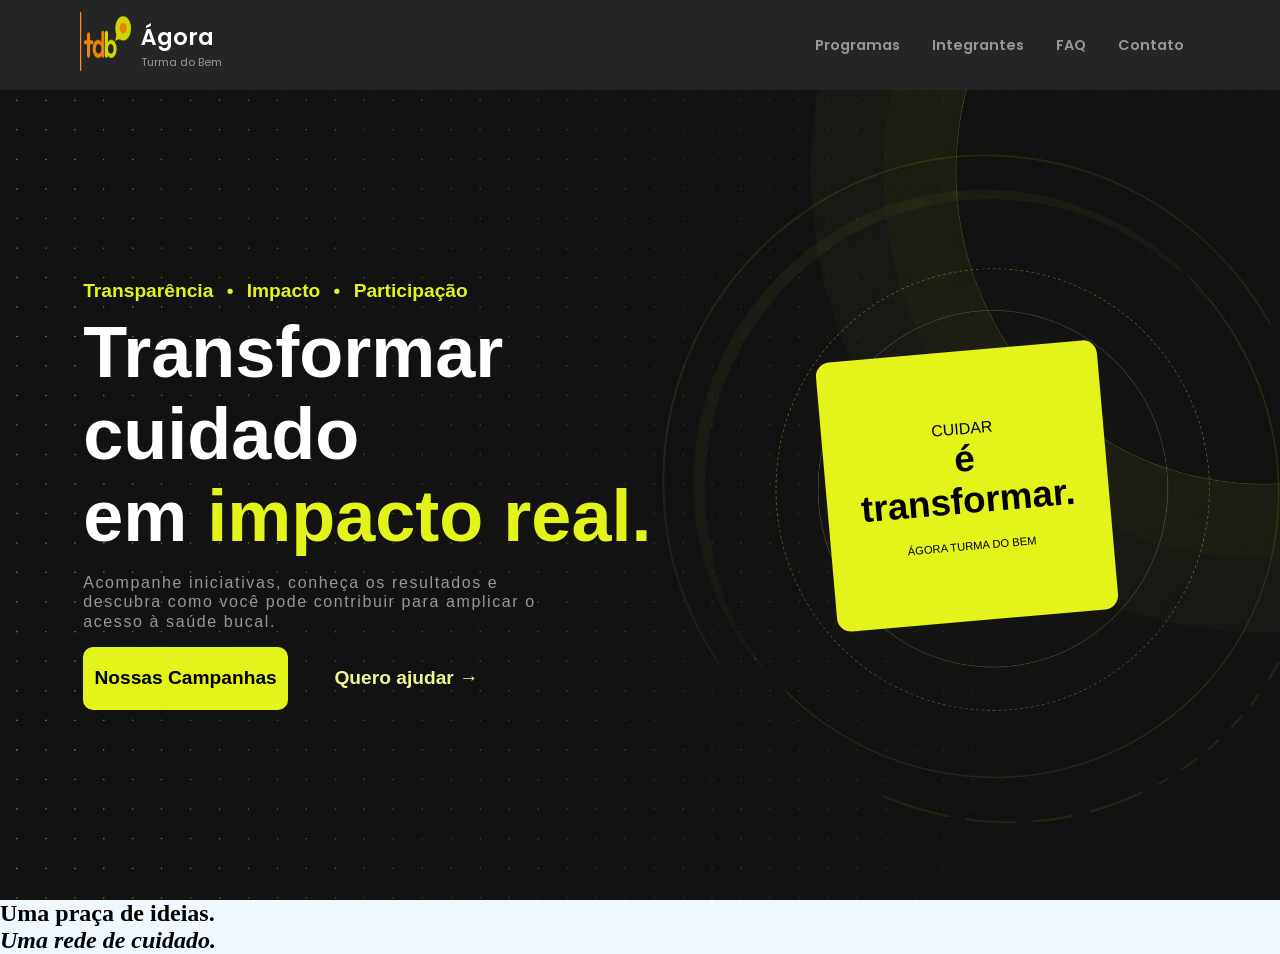
==== index.html @ 79da8616 "Realizando melhorias no inicio" ====
<!DOCTYPE html>
<html lang="pt-BR">
<head>
    <meta charset="UTF-8">
    <meta name="viewport" content="width=device-width, initial-scale=1.0">
    <link rel="stylesheet" href="css/header-footer.css">
    <link rel="stylesheet" href="css/index.css">
    <title>Home</title>
</head>
<body>
    <header>
        <nav>
            <a href="index.html" id="container-logo">
                <i class="imagem-tdb"><img src="/images/logo.png" alt=""></i>
                <div>
                    <h3>Ágora</h3>
                    <p>Turma do Bem</p>
                </div>
            </a>

            <ul class="container-pages">
                <li><a href="">Programas</a></li>
                <li><a href="">Integrantes</a></li>
                <li><a href="">FAQ</a></li>
                <li><a href="">Contato</a></li>
            </ul>
        </nav>
    </header>

    <main>
        <section class="inicio-index">
            <div class="inicio-esquerda">
                <h4>Transparência • Impacto • Participação</h4>
                <h1>Transformar cuidado <br>em <span>impacto real.</span></h1>
                <p>Acompanhe iniciativas, conheça os resultados e descubra como você pode contribuir para amplicar o acesso à saúde bucal. </p>

                <div class="bnts">
                    <button class="campanhas">Nossas Campanhas</button>
                    <button> Quero ajudar →</button>
                </div>
            </div>

            <div class="inicio-direita">
                <h3>CUIDAR</h3>
                <h2>é <br> transformar.</h2>
                <h4>ÁGORA TURMA DO BEM</h4>
            </div>

        </section>

        <section>

            <h1>Uma praça de ideias.<br><em>Uma rede de cuidado.</em></h1>

        </section>

    </main>

    <footer>

    </footer>
</body>
</html>
---- css/header-footer.css ----
@import url(style.css);
*{
    margin: 0;
    padding: 0;
}

header{
    box-shadow: 0 -8vh 100px 0;
    background-color: var(--ink);
}

nav{
    display: flex;
    justify-content: space-between;
    align-items: center;
    padding: 0 5rem;
    height: 10vh;
}

a{
    color: var(--primary-color);
    text-decoration: none;
    font-family: "Poppins", sans-serif;
}

nav a{
    display: flex;
    align-items: flex-end;
}

nav a div{
    margin: 0 0.6rem;
}

#container-logo{
    display: flex;
    align-items: center;
    justify-content: center;
}

.imagem-tdb img {
    width: 4vw;
    height: 6.5vh;
    background-size: cover;
    background-position: center;
}

#container-logo div h3{
    font-family: "Poppins", sans-serif;
    font-weight: 600;
    font-size: 1.4rem;
    color: var(--primary-color);
}

#container-logo div p{    
    font-family: "Poppins", sans-serif;
    font-size: 0.7rem;
    color: var(--ink-light);
}

.container-pages{
    display: flex;
    list-style: none;
}

.container-pages a{
    color: var(--ink-light);
    margin: 0 1rem;
    font-size: 0.9rem;
    font-weight: 600;
}

body{
    background-color: aliceblue;
}

footer{

}
---- css/index.css ----
@import url(style.css);

.inicio-index{
    background-image: linear-gradient(rgba(0, 0, 0, 0.4), rgba(0, 0, 0, 0.4)), url(../images/ImagemFundo.jpg);
    width: 100%;
    height: 90vh;
    background-size:cover;
    background-position:center;
    background-repeat: no-repeat;
    display: flex;
    align-items: center;
    justify-content: space-around;
}

.inicio-esquerda{
    width: 45%;
}

.inicio-esquerda h1, .inicio-esquerda h1 span{
    color: var(--primary-color) ;
    font-family: "Poppis", sans-serif;
    font-size: 4.5rem;
}

.inicio-esquerda h1 span{
    color: var(--secondary-color) ;
}

.inicio-esquerda h4 {
    color: var(--secondary-color) ;
    font-size: 1.2rem;
    margin-bottom: 1vh;
    font-family: "Poppis", sans-serif;
    word-spacing: 0.5rem;
}

.inicio-esquerda p {
    font-family: "Poppis", sans-serif;
    font-size: 1rem;
    width: 80%;
    color: var(--ink-light);
    letter-spacing: 0.1rem;
    padding: 1rem 0;
    line-height: 1.2rem;
}

.bnts{
    font-family: "Poppis", sans-serif;
    display: flex;
    gap: 1rem;
    
    
}

.bnts button{
    height: 7vh;
    width: 16vw;
    border-radius: 10px;
    background-color: rgba(0, 0, 0, 0);
    color: rgb(236, 247, 144);
    border: none;
    font-weight: 600;
    font-size: 1.2rem;
}

.bnts .campanhas{
    color: black;
    background-color: var(--secondary-color);
}

.inicio-direita{
 background-color: var(--secondary-color);
 width: 22vw;
 height: 30vh;
 display: flex;
 flex-direction: column;
 align-items: center;
 justify-content: center;
 border-radius: 14px;
 font-family: "Poppis", sans-serif;
 text-align: center;
 margin-right: 7vw;
 margin-top: -2vh;
 transform: rotate(-5deg);
}

.inicio-direita h2{
    font-size: 2.3rem;
    
}

.inicio-direita h3{
    font-size: 1rem;
    font-weight: 530;
    
}

.inicio-direita h4{
    font-size: 0.7rem;
    font-weight: 300;
    margin-top: 2vh;
    
}
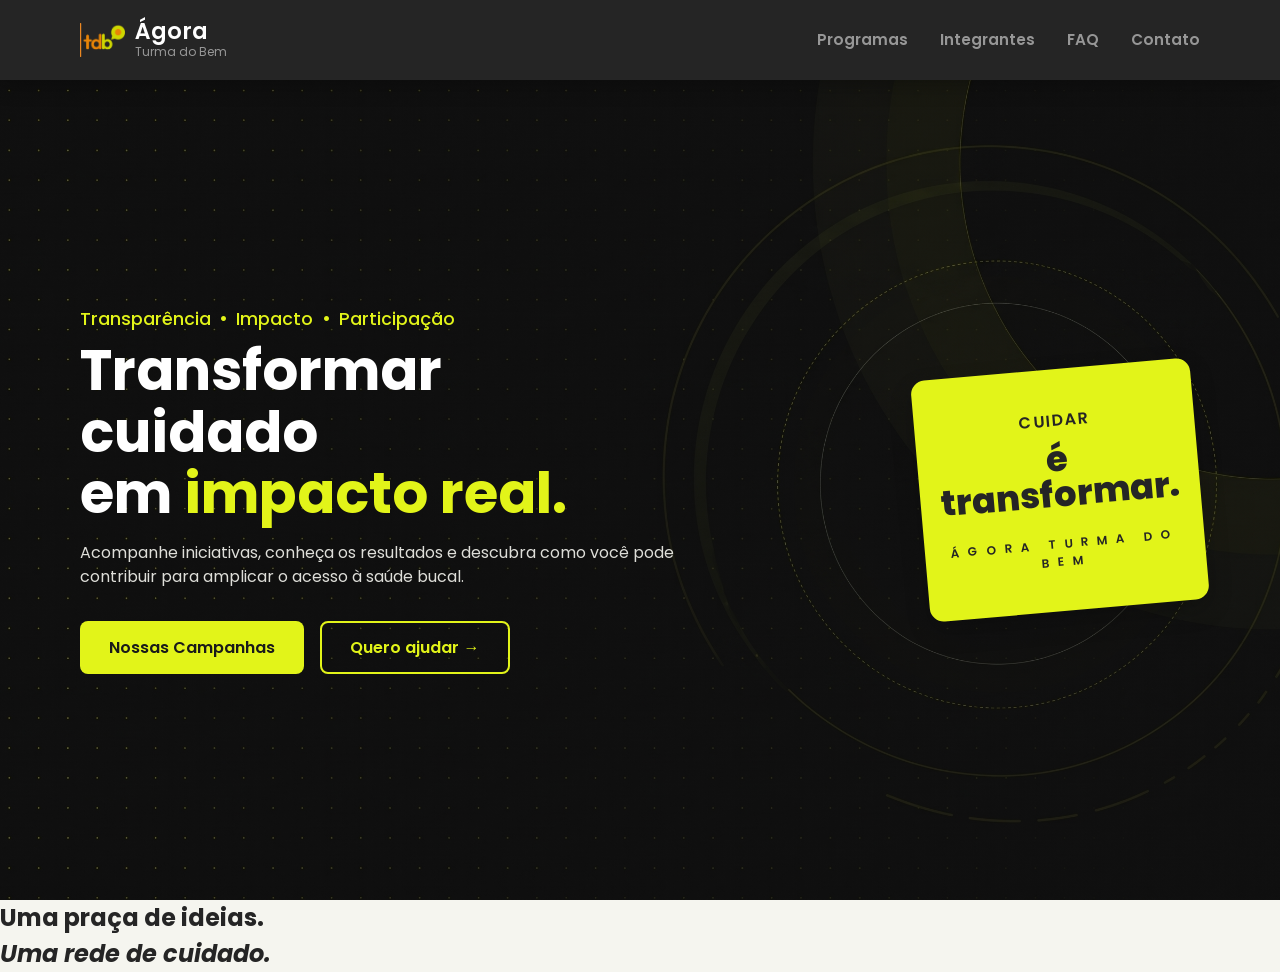
==== commit ea028ac6: "Ajustes de construção e estilização" ====
--- a/index.html
+++ b/index.html
@@ -3,15 +3,19 @@
 <head>
     <meta charset="UTF-8">
     <meta name="viewport" content="width=device-width, initial-scale=1.0">
+    <link rel="preconnect" href="https://fonts.googleapis.com">
+    <link rel="preconnect" href="https://fonts.gstatic.com" crossorigin>
+    <link href="https://fonts.googleapis.com/css2?family=Poppins:wght@300;400;500;600;700&display=swap" rel="stylesheet">
+    <link rel="stylesheet" href="css/style.css">
     <link rel="stylesheet" href="css/header-footer.css">
     <link rel="stylesheet" href="css/index.css">
     <title>Home</title>
 </head>
 <body>
     <header>
-        <nav>
+        <nav class="nav-container">
             <a href="index.html" id="container-logo">
-                <i class="imagem-tdb"><img src="/images/logo.png" alt=""></i>
+                <img src="../images/logo.png" alt="Logo Turma do Bem" class="imagem-tdb">
                 <div>
                     <h3>Ágora</h3>
                     <p>Turma do Bem</p>
@@ -30,25 +34,24 @@
     <main>
         <section class="inicio-index">
             <div class="inicio-esquerda">
-                <h4>Transparência • Impacto • Participação</h4>
+                <p class="tagline">Transparência • Impacto • Participação</p>
                 <h1>Transformar cuidado <br>em <span>impacto real.</span></h1>
-                <p>Acompanhe iniciativas, conheça os resultados e descubra como você pode contribuir para amplicar o acesso à saúde bucal. </p>
+                <p class="descricao">Acompanhe iniciativas, conheça os resultados e descubra como você pode contribuir para amplicar o acesso à saúde bucal. </p>
 
                 <div class="bnts">
-                    <button class="campanhas">Nossas Campanhas</button>
-                    <button> Quero ajudar →</button>
+                    <a href="Campanhas" class="btn btn-primary">Nossas Campanhas</a>
+                    <a href="ajudar" class="btn btn-secondary">Quero ajudar &rarr;</a>
                 </div>
             </div>
 
             <div class="inicio-direita">
-                <h3>CUIDAR</h3>
-                <h2>é <br> transformar.</h2>
-                <h4>ÁGORA TURMA DO BEM</h4>
+                <span class="card-subtitle">CUIDAR</span>
+                <p class="card-title">é <br> transformar.</p>
+                <span class="card-footer">ÁGORA TURMA DO BEM</span class="card-footer">
             </div>
-
         </section>
 
-        <section>
+        <section class="secao-praça">
 
             <h1>Uma praça de ideias.<br><em>Uma rede de cuidado.</em></h1>
 
--- a/css/style.css
+++ b/css/style.css
@@ -0,0 +1,36 @@
+:root {
+  --dark-color: #1a1a1a;
+  --primary-color: #ffffff;
+  --secondary-color: #e2f419;
+  --ink: #252525;
+  --ink-soft: #353633;
+  --ink-light: #979797;
+  --paper: #f5f5ef;
+  --white: #ffffff;
+  --lime: #d5df00;
+  --lime-dark: #b8c300;
+  --font-main: 'Poppins', sans-serif;
+}
+
+* {
+  margin: 0;
+  padding: 0;
+  box-sizing: border-box;
+}
+
+body {
+  font-family: var(--font-main);
+  background: var(--paper);
+  color: var(--ink);
+  line-height: 1.5;
+}
+
+a {
+  text-decoration: none;
+  color: inherit;
+}
+
+ul {
+  list-style: none;
+}
+
--- a/css/header-footer.css
+++ b/css/header-footer.css
@@ -1,80 +1,56 @@
-@import url(style.css);
-*{
-    margin: 0;
-    padding: 0;
+header{
+    background-color: var(--ink);
+    box-shadow: 0 4px 20px rgba(0, 0, 0, 0.3);
+    position: sticky;
+    top: 0;
+    z-index: 100;
 }
 
-header{
-    box-shadow: 0 -8vh 100px 0;
-    background-color: var(--ink);
-}
-
-nav{
+.nav-container {
     display: flex;
     justify-content: space-between;
     align-items: center;
-    padding: 0 5rem;
-    height: 10vh;
-}
-
-a{
-    color: var(--primary-color);
-    text-decoration: none;
-    font-family: "Poppins", sans-serif;
-}
-
-nav a{
-    display: flex;
-    align-items: flex-end;
-}
-
-nav a div{
-    margin: 0 0.6rem;
+    padding: 1rem 5rem;
+    min-height: 80px;
 }
 
 #container-logo{
     display: flex;
     align-items: center;
-    justify-content: center;
+    gap: 0.6rem;
 }
 
-.imagem-tdb img {
-    width: 4vw;
-    height: 6.5vh;
-    background-size: cover;
-    background-position: center;
+.imagem-tdb {
+    width: 45px;
+    height: auto;
+    object-fit: contain;
 }
 
 #container-logo div h3{
-    font-family: "Poppins", sans-serif;
     font-weight: 600;
     font-size: 1.4rem;
     color: var(--primary-color);
+    line-height: 1.1;
 }
 
 #container-logo div p{    
-    font-family: "Poppins", sans-serif;
-    font-size: 0.7rem;
+    font-size: 0.75rem;
     color: var(--ink-light);
 }
 
 .container-pages{
     display: flex;
-    list-style: none;
+    gap: 2rem;
 }
 
 .container-pages a{
     color: var(--ink-light);
-    margin: 0 1rem;
-    font-size: 0.9rem;
+    font-size: 0.95rem;
     font-weight: 600;
+    transition: color 0.2s ease;
 }
 
-body{
-    background-color: aliceblue;
+.container-pages a:hover {
+    color: var(--primary-color);
 }
 
-footer{
-
-}
-
--- a/css/index.css
+++ b/css/index.css
@@ -1,103 +1,113 @@
-@import url(style.css);
-
 .inicio-index{
-    background-image: linear-gradient(rgba(0, 0, 0, 0.4), rgba(0, 0, 0, 0.4)), url(../images/ImagemFundo.jpg);
+    background-image: linear-gradient(rgba(0, 0, 0, 0.5), rgba(0, 0, 0, 0.5)), url(../images/ImagemFundo.jpg);
     width: 100%;
-    height: 90vh;
-    background-size:cover;
-    background-position:center;
+    min-height: calc(100vh - 80px);
+    background-size: cover;
+    background-position: center;
     background-repeat: no-repeat;
     display: flex;
     align-items: center;
-    justify-content: space-around;
+    justify-content: space-between;
+    padding: 0 5rem;
 }
 
 .inicio-esquerda{
-    width: 45%;
+    max-width: 600px;
 }
 
-.inicio-esquerda h1, .inicio-esquerda h1 span{
-    color: var(--primary-color) ;
-    font-family: "Poppis", sans-serif;
-    font-size: 4.5rem;
+.inicio-esquerda .tagline {
+    color: var(--secondary-color);
+    font-size: 1.1rem;
+    font-weight: 500;
+    margin-bottom: 0.5rem;
+    word-spacing: 0.2rem;
 }
 
-.inicio-esquerda h1 span{
-    color: var(--secondary-color) ;
+.inicio-esquerda h1 {
+    color: var(--primary-color);
+    font-size: 3.5rem;
+    line-height: 1.1;
+    margin-bottom: 1rem;
 }
 
-.inicio-esquerda h4 {
-    color: var(--secondary-color) ;
-    font-size: 1.2rem;
-    margin-bottom: 1vh;
-    font-family: "Poppis", sans-serif;
-    word-spacing: 0.5rem;
+.inicio-esquerda h1 span {
+    color: var(--secondary-color);
 }
 
-.inicio-esquerda p {
-    font-family: "Poppis", sans-serif;
+.inicio-esquerda .descricao {
     font-size: 1rem;
-    width: 80%;
-    color: var(--ink-light);
-    letter-spacing: 0.1rem;
-    padding: 1rem 0;
-    line-height: 1.2rem;
+    color:  var(--paper);
+    margin-bottom: 2rem;
+    opacity: 0.9;
 }
 
-.bnts{
-    font-family: "Poppis", sans-serif;
+.bnts {
     display: flex;
     gap: 1rem;
-    
-    
 }
 
-.bnts button{
-    height: 7vh;
-    width: 16vw;
-    border-radius: 10px;
-    background-color: rgba(0, 0, 0, 0);
-    color: rgb(236, 247, 144);
-    border: none;
+.btn {
+    display: inline-flex;
+    align-items: center;
+    justify-content: center;
+    padding: 0.8rem 1.8rem;
+    border-radius: 8px;
     font-weight: 600;
-    font-size: 1.2rem;
+    font-size: 1rem;
+    transition: transform 0.2 ease, background-color 0.2 ease;
 }
 
-.bnts .campanhas{
-    color: black;
+.btn:hover {
+    transform: translate(-2px);
+}
+
+.btn-primary {
     background-color: var(--secondary-color);
+    color: var(--dark-color);
+}
+
+.btn-secondary {
+    background-color: transparent;
+    color: var(--secondary-color);
+    border: 2px solid var(--secondary-color);
 }
 
 .inicio-direita{
  background-color: var(--secondary-color);
- width: 22vw;
- height: 30vh;
+ width: 280px;
+ padding: 2.5rem 1.5rem;
  display: flex;
  flex-direction: column;
  align-items: center;
  justify-content: center;
  border-radius: 14px;
- font-family: "Poppis", sans-serif;
  text-align: center;
- margin-right: 7vw;
- margin-top: -2vh;
  transform: rotate(-5deg);
+ box-shadow: 0 10px 25px rgba(0, 0, 0, 0.2);
 }
 
-.inicio-direita h2{
-    font-size: 2.3rem;
-    
+.inicio-direita .card-subtitle {
+    font-size: 1rem;
+    font-weight: 600;
+    letter-spacing: 0.1rem;
 }
 
-.inicio-direita h3{
-    font-size: 1rem;
-    font-weight: 530;
-    
+.inicio-direita .card-title {
+    font-size: 2.2rem;
+    font-weight: 800;
+    line-height: 1;
+    margin: 0.5rem 0;
 }
 
-.inicio-direita h4{
-    font-size: 0.7rem;
-    font-weight: 300;
-    margin-top: 2vh;
-    
+.inicio-direita .card-footer {
+    font-size: 0.75rem;
+    font-weight: 600;
+    margin-top: 1rem;
+    letter-spacing: 0.5rem;
+}
+
+/* em construção */
+.secao-praca {
+    padding: 5rem 0;
+    text-align: center;
 }
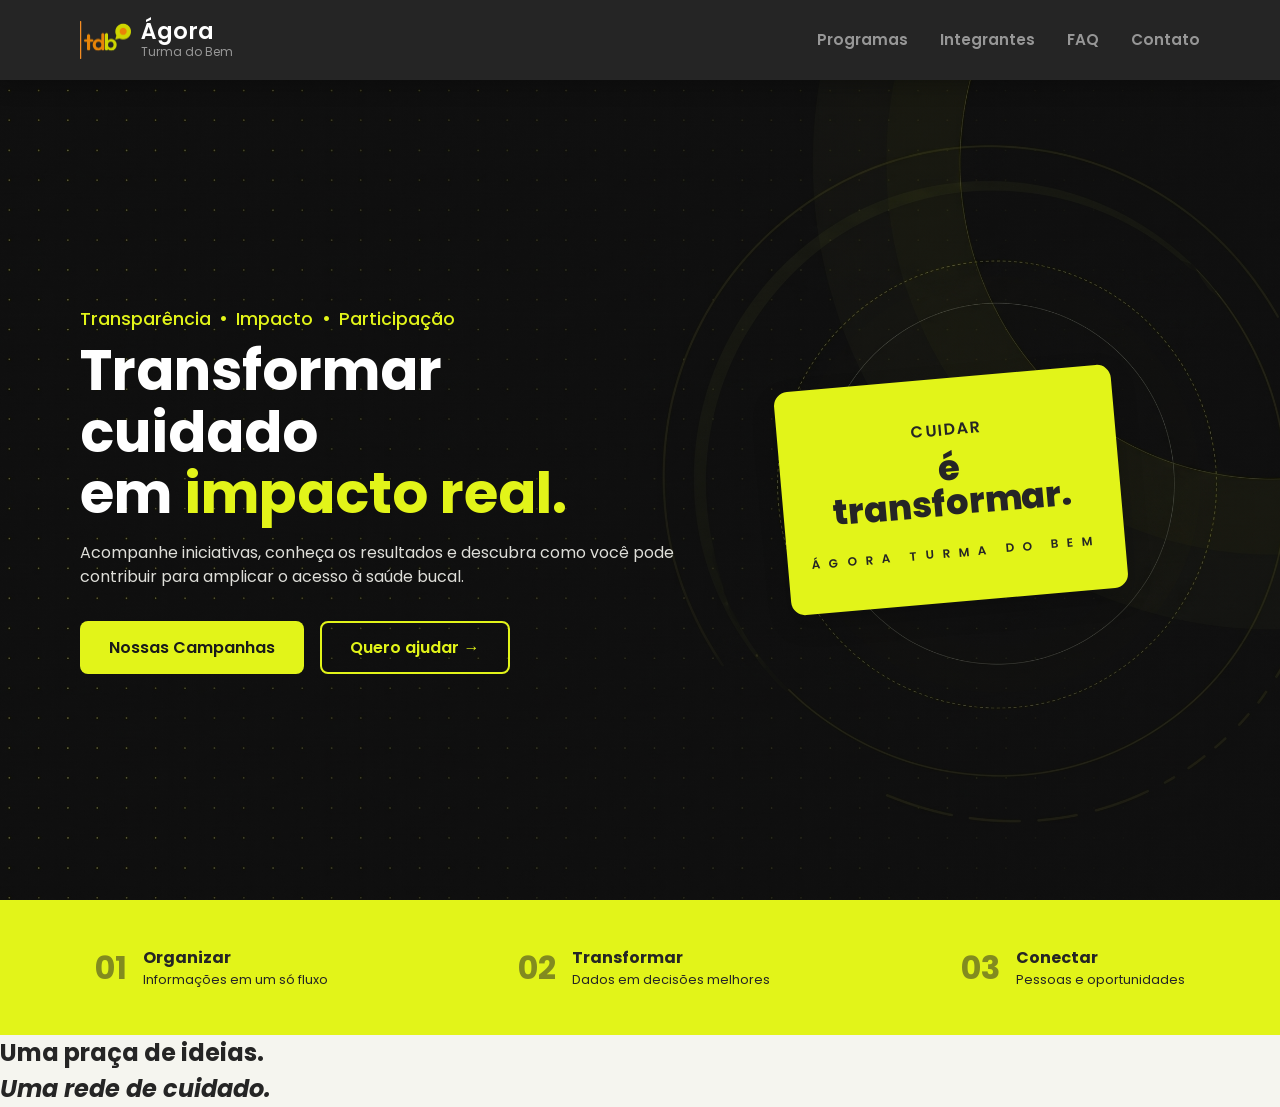
==== commit 85a251a6: "Ajustes de algumas medidas fixas e a criação dos objetivos" ====
--- a/index.html
+++ b/index.html
@@ -15,7 +15,7 @@
     <header>
         <nav class="nav-container">
             <a href="index.html" id="container-logo">
-                <img src="../images/logo.png" alt="Logo Turma do Bem" class="imagem-tdb">
+                <img src="images/logo.png" alt="Logo Turma do Bem" class="imagem-tdb">
                 <div>
                     <h3>Ágora</h3>
                     <p>Turma do Bem</p>
@@ -51,6 +51,33 @@
             </div>
         </section>
 
+        <section class="secao-objetivos">
+            <div class="objetivo">
+                <h2 class="objetivo-topico">01</h2>
+                <div class="objetivo-descricao">
+                    
+                    <h3>Organizar</h3>
+                    <p>Informações em um só fluxo</p>
+                </div>
+            </div>
+
+            <div class="objetivo">
+                <h2 class="objetivo-topico">02</h2>
+                <div class="objetivo-descricao">
+                    <h3>Transformar</h3>
+                    <p>Dados em decisões melhores</p>
+                </div>
+            </div>
+            </div>
+
+            <div class="objetivo">
+                <h2 class="objetivo-topico">03</h2>
+                <div class="objetivo-descricao">
+                    <h3>Conectar</h3>
+                    <p>Pessoas e oportunidades</p>
+                </div>
+            </div>
+        </section>
         <section class="secao-praça">
 
             <h1>Uma praça de ideias.<br><em>Uma rede de cuidado.</em></h1>
--- a/css/header-footer.css
+++ b/css/header-footer.css
@@ -21,7 +21,7 @@
 }
 
 .imagem-tdb {
-    width: 45px;
+    width: 4vw;
     height: auto;
     object-fit: contain;
 }
--- a/css/index.css
+++ b/css/index.css
@@ -74,7 +74,7 @@
 
 .inicio-direita{
  background-color: var(--secondary-color);
- width: 280px;
+ min-width: 20vw;
  padding: 2.5rem 1.5rem;
  display: flex;
  flex-direction: column;
@@ -84,6 +84,7 @@
  text-align: center;
  transform: rotate(-5deg);
  box-shadow: 0 10px 25px rgba(0, 0, 0, 0.2);
+ margin-right: 5rem;    
 }
 
 .inicio-direita .card-subtitle {
@@ -106,6 +107,36 @@
     letter-spacing: 0.5rem;
 }
 
+.secao-objetivos{
+    width: 100%;
+    height: 15vh;
+    display: flex;
+    justify-content: space-around;
+    background-color: var(--secondary-color);
+}
+
+.objetivo{
+    display: flex;
+    align-items: center;
+    justify-content: center;
+    padding: 1rem 2rem;
+    gap:   1rem;
+}
+
+.objetivo h2{
+    opacity: 0.5;
+    font-size: 2rem;
+}
+
+.objetivo-descricao h3{
+    font-size: 1rem;
+}
+
+.objetivo-descricao p{
+    font-size: 0.8rem;
+}
+
+
 /* em construção */
 .secao-praca {
     padding: 5rem 0;
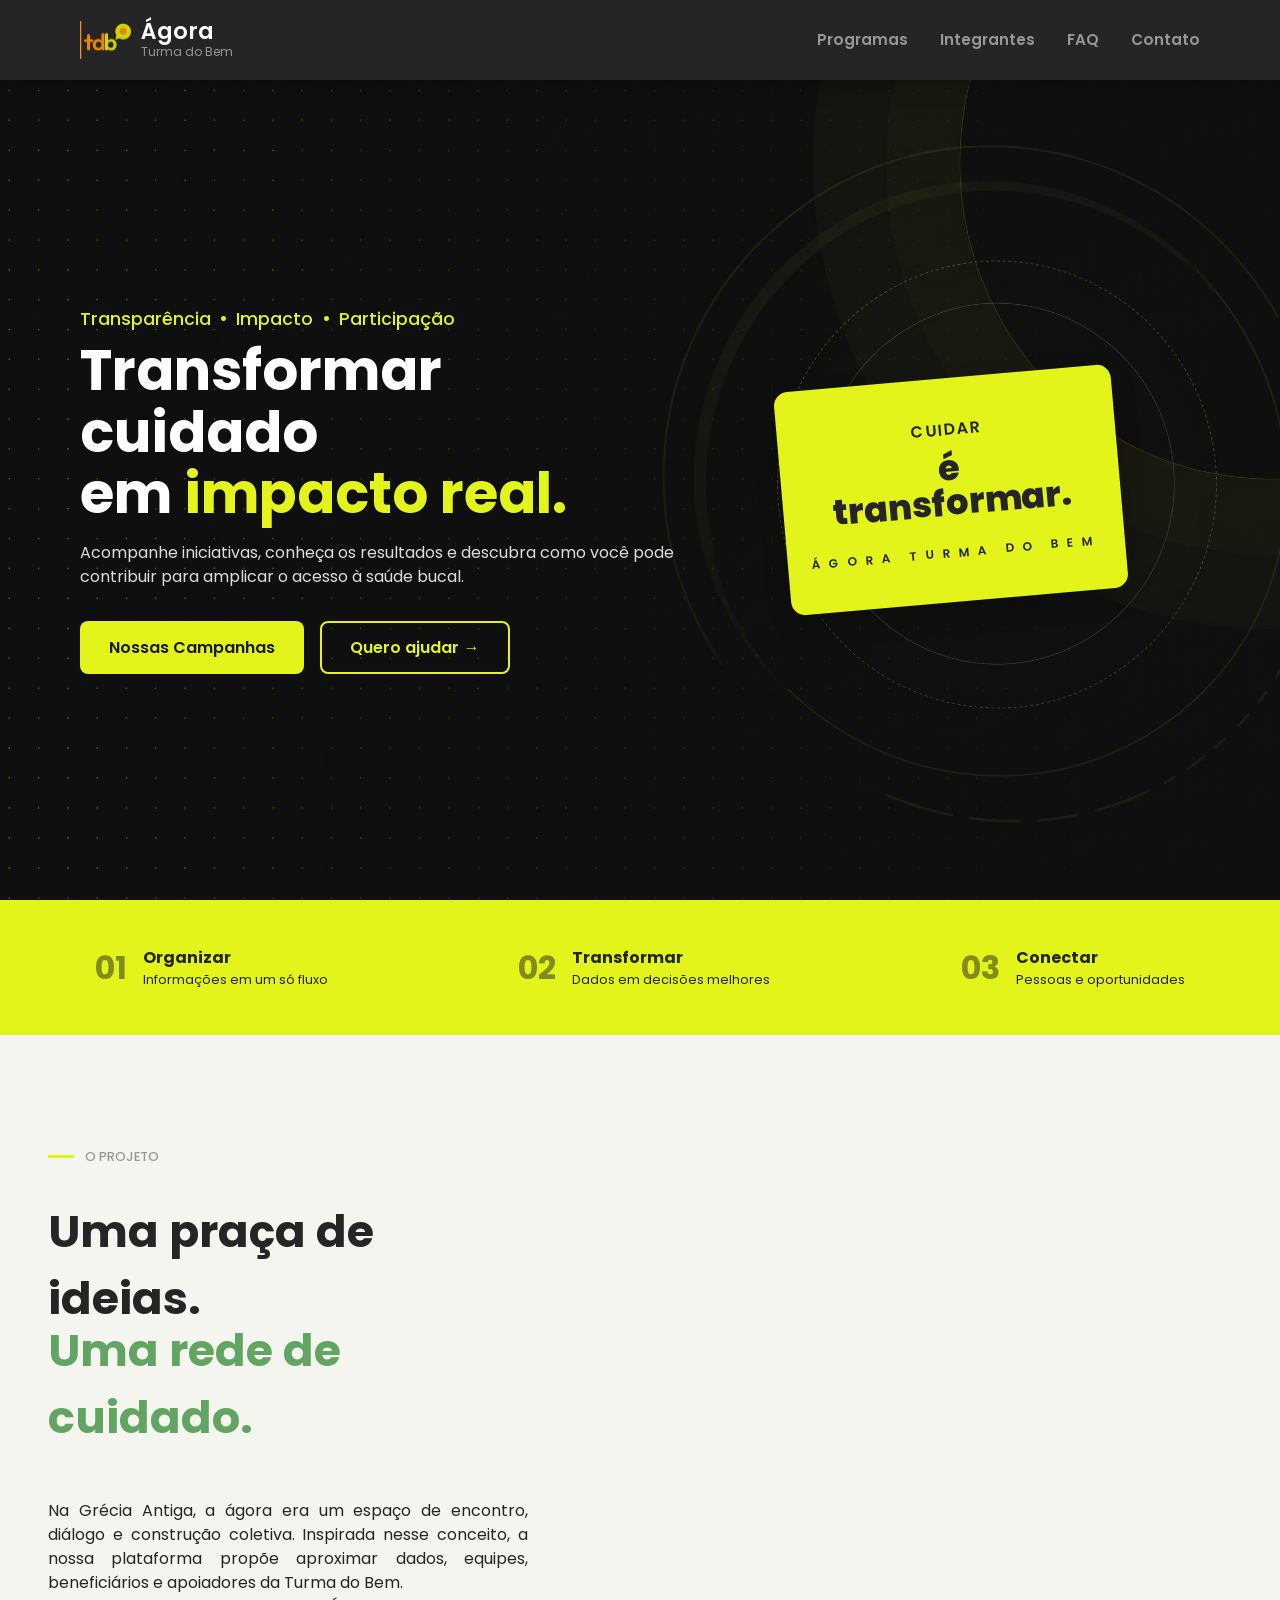
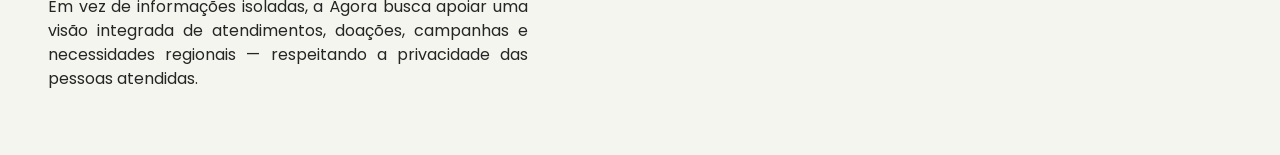
==== commit a71d5e4b: "Iniciado o começo da seção Praça" ====
--- a/index.html
+++ b/index.html
@@ -55,7 +55,6 @@
             <div class="objetivo">
                 <h2 class="objetivo-topico">01</h2>
                 <div class="objetivo-descricao">
-                    
                     <h3>Organizar</h3>
                     <p>Informações em um só fluxo</p>
                 </div>
@@ -78,9 +77,23 @@
                 </div>
             </div>
         </section>
+
         <section class="secao-praça">
+            
+            <div class="texto-praca">
+                <!-- Este span é o traço que fica atrás do h4 -->
+                <h4> <span class="traco"></span> O PROJETO</h4>
+                <h1>Uma praça de ideias.</h1>
+                <h1><span>Uma rede de cuidado.</span></h1>
+                <p>Na Grécia Antiga, a ágora era um espaço de encontro, diálogo e construção coletiva. Inspirada nesse conceito, a nossa plataforma propõe aproximar dados, equipes, beneficiários e apoiadores da Turma do Bem. <br>
+                Em vez de informações isoladas, a Ágora busca apoiar uma visão integrada de atendimentos, doações, campanhas e necessidades regionais — respeitando a privacidade das pessoas atendidas.</p>
+            </div>
 
-            <h1>Uma praça de ideias.<br><em>Uma rede de cuidado.</em></h1>
+
+            <!-- Precisa definir o tamanho e inserir a imagem da praça! -->
+            <div class="imagem-praca">
+
+            </div>
 
         </section>
 
--- a/css/index.css
+++ b/css/index.css
@@ -1,3 +1,6 @@
+
+/* ===== IMAGEM DE FUNDO E DISPLAY ====== */
+
 .inicio-index{
     background-image: linear-gradient(rgba(0, 0, 0, 0.5), rgba(0, 0, 0, 0.5)), url(../images/ImagemFundo.jpg);
     width: 100%;
@@ -10,6 +13,9 @@
     justify-content: space-between;
     padding: 0 5rem;
 }
+
+
+/* ===== TEXTO DA PARTE ESQUERDA ====== */
 
 .inicio-esquerda{
     max-width: 600px;
@@ -72,6 +78,8 @@
     border: 2px solid var(--secondary-color);
 }
 
+/* ===== CARD DIREITA ====== */
+
 .inicio-direita{
  background-color: var(--secondary-color);
  min-width: 20vw;
@@ -107,6 +115,8 @@
     letter-spacing: 0.5rem;
 }
 
+/* ===== OBJETIVOS ====== */
+
 .secao-objetivos{
     width: 100%;
     height: 15vh;
@@ -137,8 +147,45 @@
 }
 
 
-/* em construção */
+/* ===== EXPLICANDO ÁGORA ====== */
+
 .secao-praca {
-    padding: 5rem 0;
     text-align: center;
+}
+
+.texto-praca{
+    width: 45vw;
+    padding: 4rem 3rem;
+}
+
+.texto-praca h4{
+    font-weight: 500;
+    color: var(--ink-light);
+    display: flex;
+    align-items: center;
+    padding: 3rem 0;
+    font-size: 0.8rem;
+}
+
+.traco{
+    width: 2vw;
+    height: 0.3vh;
+    background-color: var(--secondary-color);
+    margin-right: 0.7rem;
+    
+}
+
+.texto-praca h1{
+    font-size: 2.8rem;
+    margin-top: -1rem;
+}
+
+.texto-praca h1 span{
+    color: rgb(98, 165, 98);
+}
+
+.texto-praca p{
+    margin-top: 3rem;
+    text-align: justify;
+    color: var(--ink);
 }
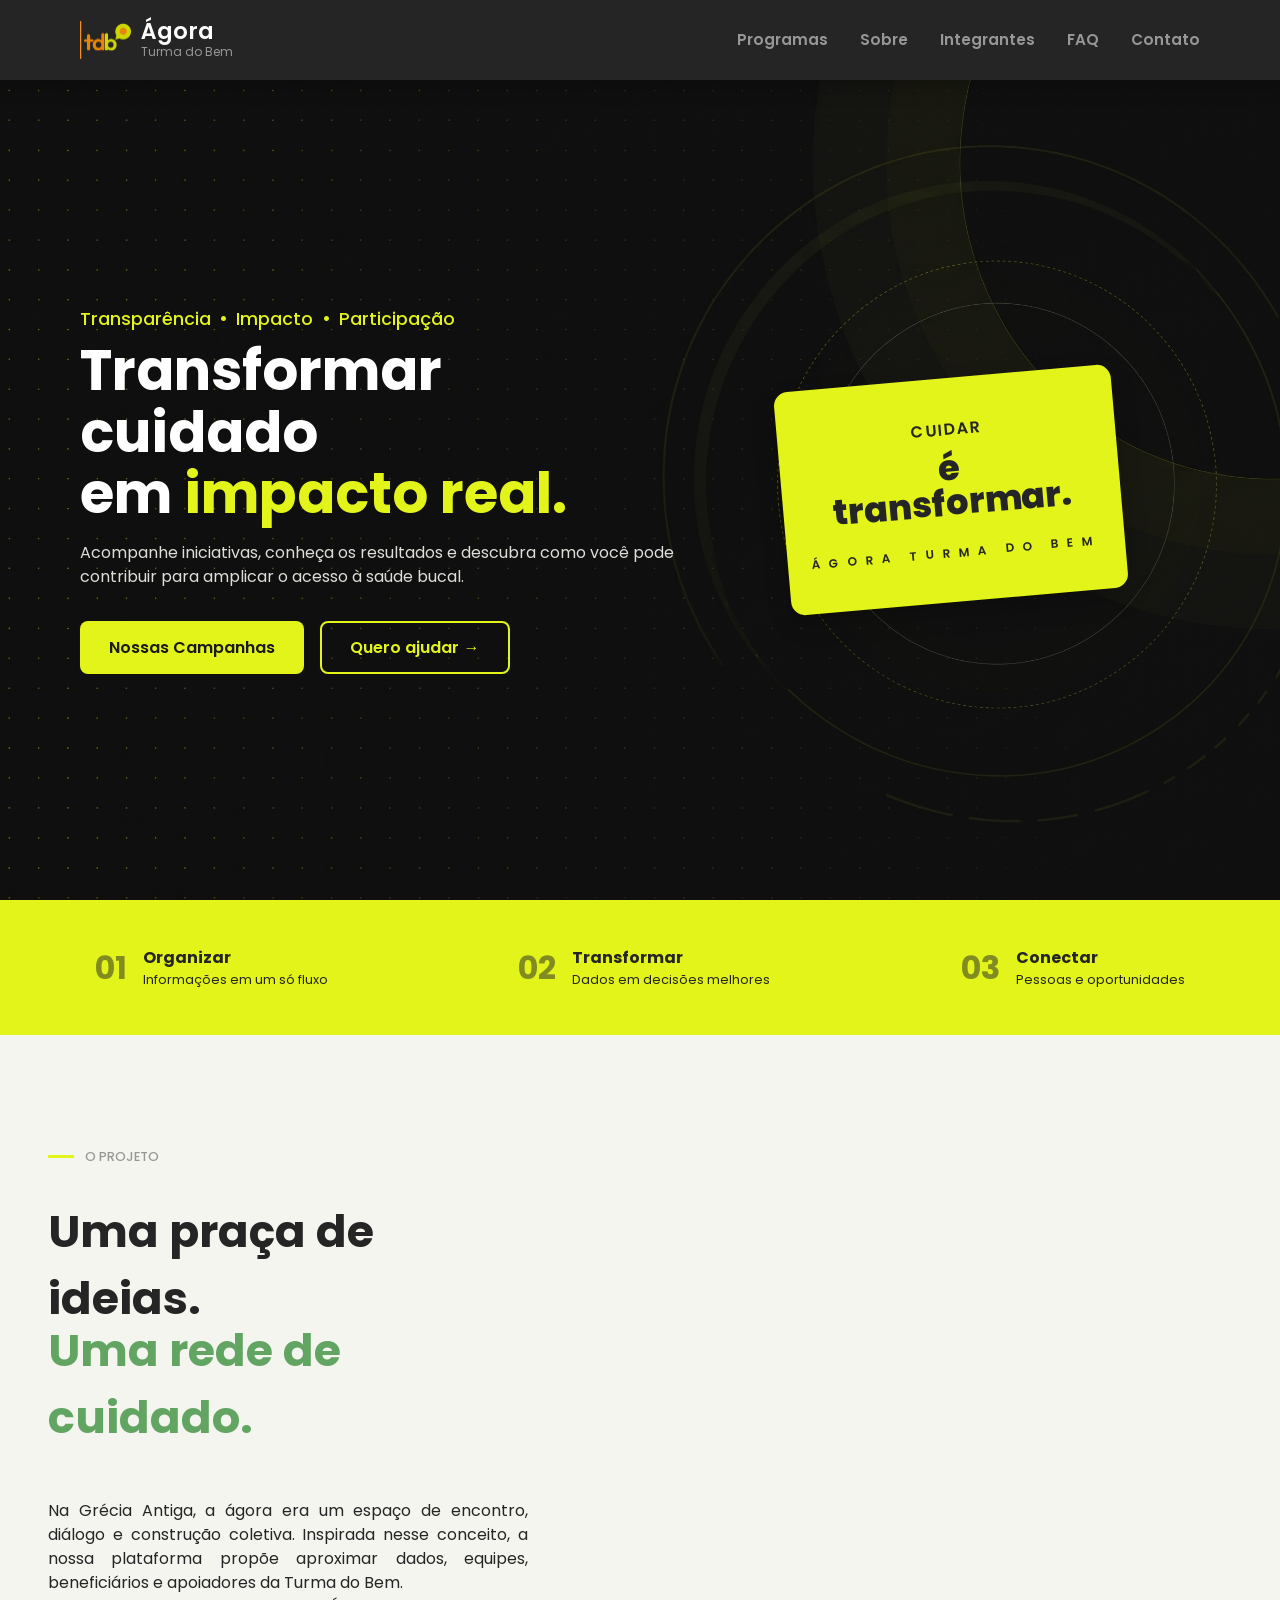
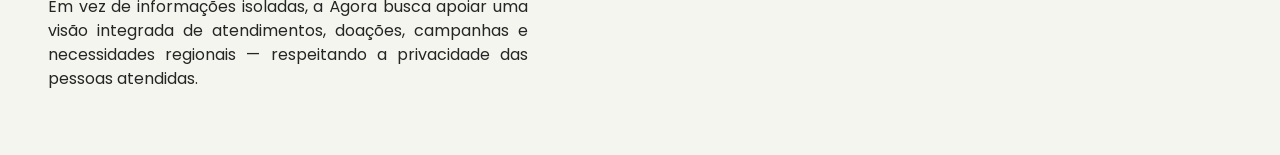
==== commit 412d6dd3: "Cria as paginas Sobre e Integrantes e liga os links do menu" ====
--- a/index.html
+++ b/index.html
@@ -24,7 +24,8 @@
 
             <ul class="container-pages">
                 <li><a href="">Programas</a></li>
-                <li><a href="">Integrantes</a></li>
+                <li><a href="sobre.html">Sobre</a></li>
+                <li><a href="integrantes.html">Integrantes</a></li>
                 <li><a href="">FAQ</a></li>
                 <li><a href="">Contato</a></li>
             </ul>
--- a/css/style.css
+++ b/css/style.css
@@ -10,6 +10,9 @@
   --lime: #d5df00;
   --lime-dark: #b8c300;
   --font-main: 'Poppins', sans-serif;
+  --space-page: 5rem;
+  --radius: 12px;
+  --shadow: 0 10px 30px rgba(0, 0, 0, 0.15);
 }
 
 * {
@@ -34,3 +37,10 @@
   list-style: none;
 }
 
+
+/* No celular o espaco nas laterais da pagina fica menor */
+@media (max-width: 600px) {
+  :root {
+    --space-page: 1.5rem;
+  }
+}
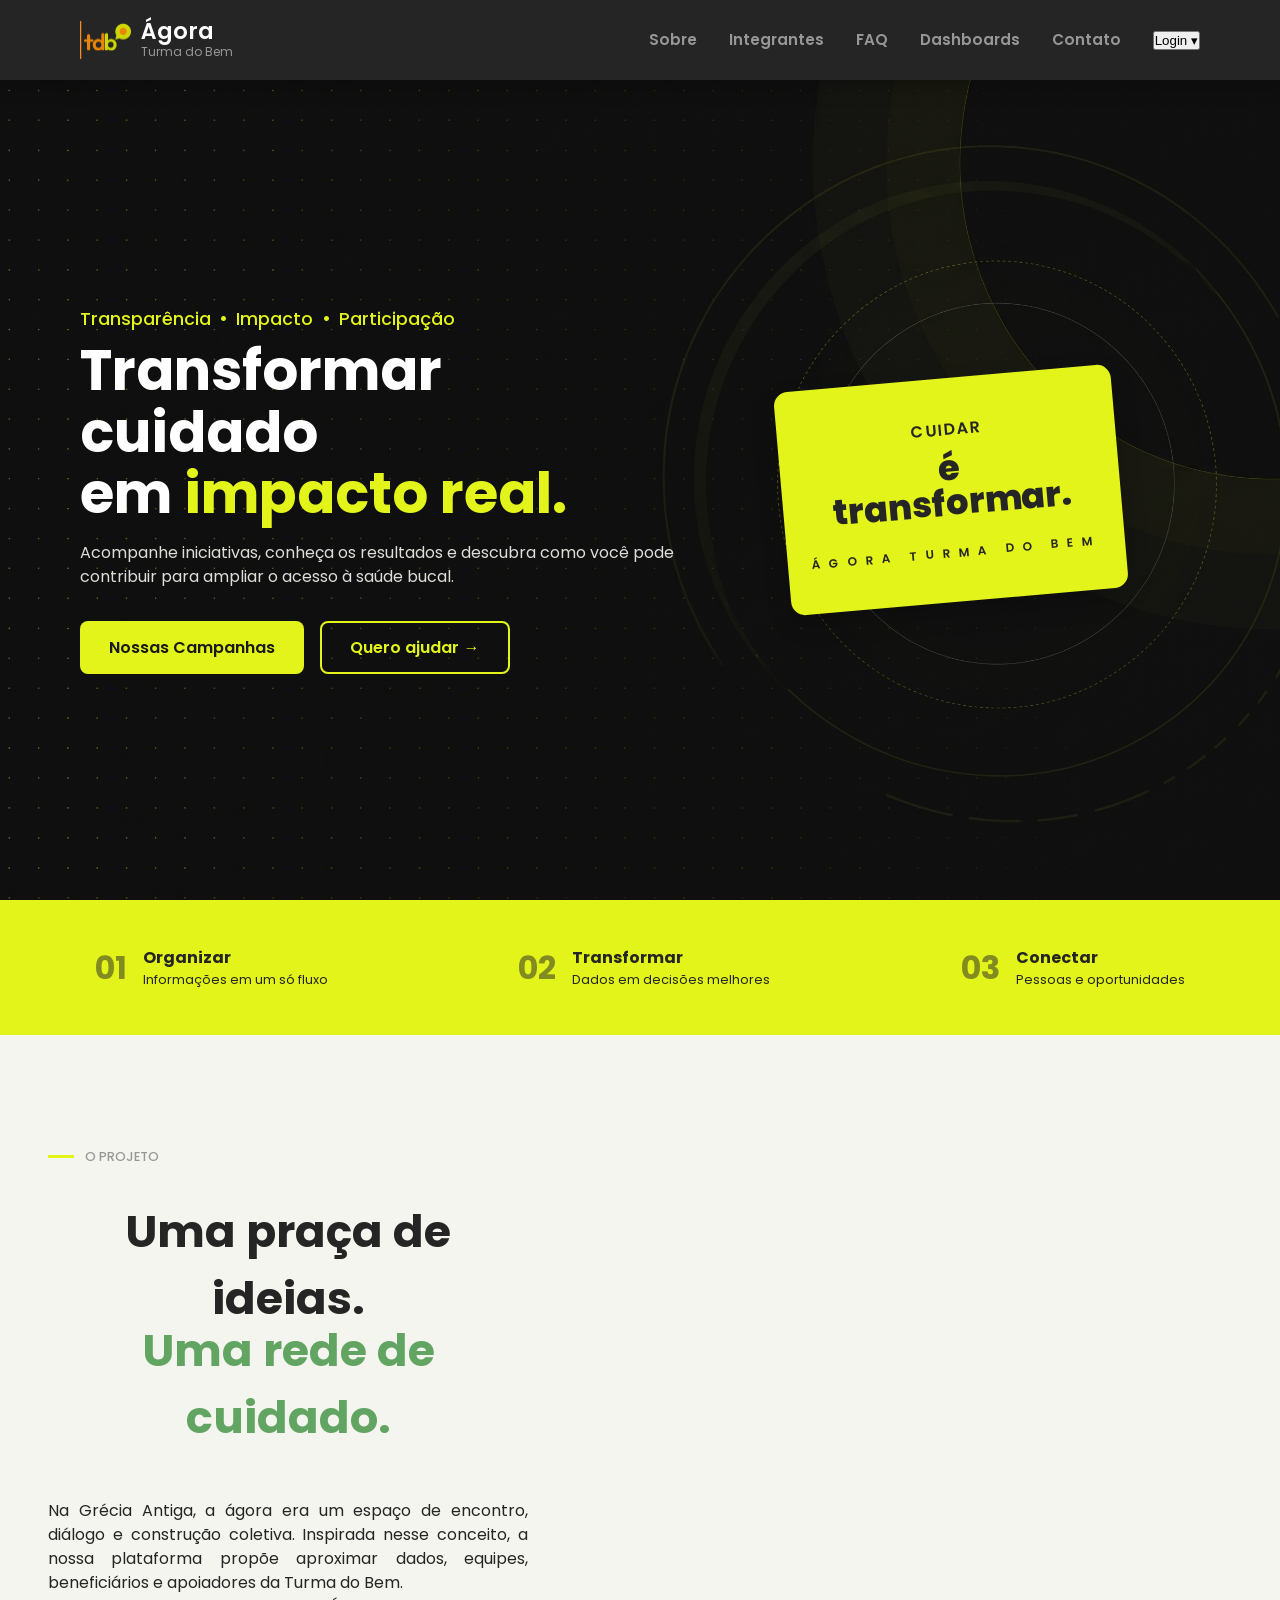
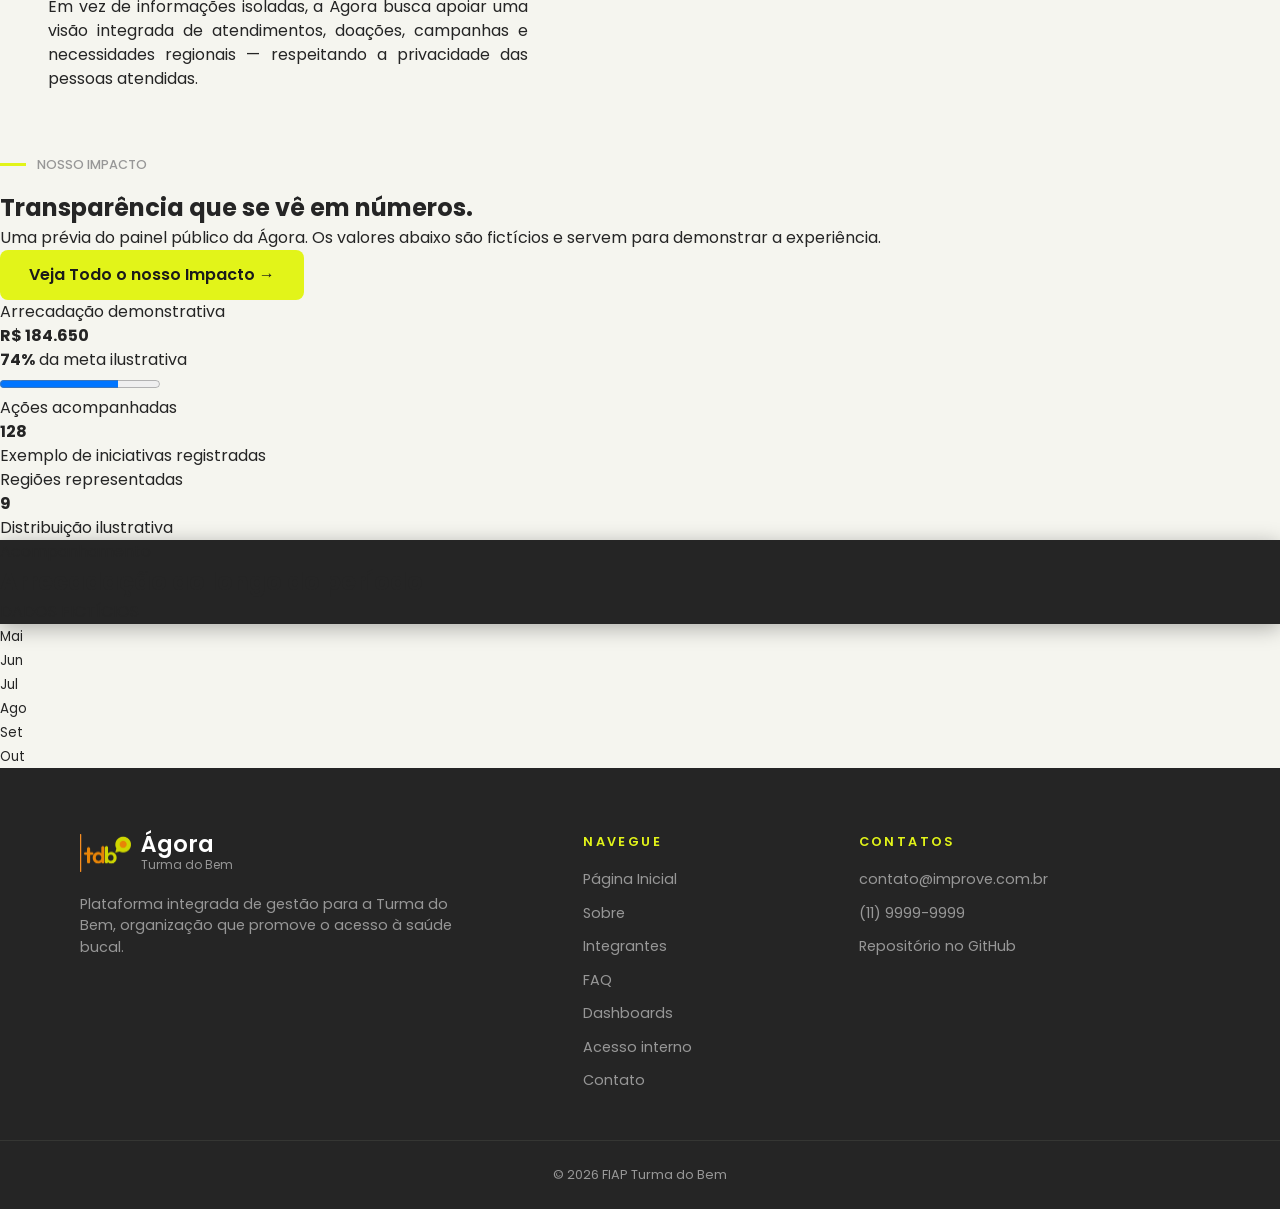
==== commit 62c5c297: "criação do botão de login" ====
--- a/index.html
+++ b/index.html
@@ -9,11 +9,14 @@
     <link rel="stylesheet" href="css/style.css">
     <link rel="stylesheet" href="css/header-footer.css">
     <link rel="stylesheet" href="css/index.css">
+    <link rel="stylesheet" href="css/dashboards.css">
+    <script src="js/dashboards.js" defer></script>
     <title>Home</title>
+    <script src="js/menu-login.js" defer></script>
 </head>
 <body>
     <header>
-        <nav class="nav-container">
+        <nav class="nav-container" aria-label="Navegação principal">
             <a href="index.html" id="container-logo">
                 <img src="images/logo.png" alt="Logo Turma do Bem" class="imagem-tdb">
                 <div>
@@ -23,11 +26,19 @@
             </a>
 
             <ul class="container-pages">
-                <li><a href="">Programas</a></li>
-                <li><a href="sobre.html">Sobre</a></li>
-                <li><a href="integrantes.html">Integrantes</a></li>
-                <li><a href="">FAQ</a></li>
-                <li><a href="">Contato</a></li>
+                <li><a href="pages/sobre.html">Sobre</a></li>
+                <li><a href="pages/integrantes.html">Integrantes</a></li>
+                <li><a href="pages/faq.html">FAQ</a></li>
+                <li><a href="pages/dashboards.html">Dashboards</a></li>
+                <li><a href="pages/contato.html">Contato</a></li>
+                <li class="login-menu">
+                    <button type="button" class="btn-login" id="botao-login" aria-haspopup="true" aria-expanded="false" aria-controls="menu-login">Login <span aria-hidden="true">&#9662;</span></button>
+                    <ul class="login-opcoes" id="menu-login" hidden>
+                        <li><a href="pages/acesso-interno.html?perfil=beneficiario">Beneficiário</a></li>
+                        <li><a href="pages/acesso-interno.html?perfil=colaborador">Colaborador</a></li>
+                        <li><a href="pages/acesso-interno.html?perfil=doador">Doador</a></li>
+                    </ul>
+                </li>
             </ul>
         </nav>
     </header>
@@ -37,18 +48,18 @@
             <div class="inicio-esquerda">
                 <p class="tagline">Transparência • Impacto • Participação</p>
                 <h1>Transformar cuidado <br>em <span>impacto real.</span></h1>
-                <p class="descricao">Acompanhe iniciativas, conheça os resultados e descubra como você pode contribuir para amplicar o acesso à saúde bucal. </p>
+                <p class="descricao">Acompanhe iniciativas, conheça os resultados e descubra como você pode contribuir para ampliar o acesso à saúde bucal. </p>
 
                 <div class="bnts">
-                    <a href="Campanhas" class="btn btn-primary">Nossas Campanhas</a>
-                    <a href="ajudar" class="btn btn-secondary">Quero ajudar &rarr;</a>
+                    <a href="pages/sobre.html" class="btn btn-primary">Nossas Campanhas</a>
+                    <a href="pages/contato.html" class="btn btn-secondary">Quero ajudar &rarr;</a>
                 </div>
             </div>
 
             <div class="inicio-direita">
                 <span class="card-subtitle">CUIDAR</span>
                 <p class="card-title">é <br> transformar.</p>
-                <span class="card-footer">ÁGORA TURMA DO BEM</span class="card-footer">
+                <span class="card-footer">ÁGORA TURMA DO BEM</span>
             </div>
         </section>
 
@@ -68,7 +79,6 @@
                     <p>Dados em decisões melhores</p>
                 </div>
             </div>
-            </div>
 
             <div class="objetivo">
                 <h2 class="objetivo-topico">03</h2>
@@ -79,7 +89,7 @@
             </div>
         </section>
 
-        <section class="secao-praça">
+        <section class="secao-praca">
             
             <div class="texto-praca">
                 <!-- Este span é o traço que fica atrás do h4 -->
@@ -98,10 +108,98 @@
 
         </section>
 
+        <section class="impacto-home">
+            <section class="impacto-topo">
+                <article>
+                    <p class="secao-rotulo"><span class="traco"></span> NOSSO IMPACTO</p>
+                    <h2>Transparência que se vê em números.</h2>
+                    <p>Uma prévia do painel público da Ágora. Os valores abaixo são fictícios e servem para demonstrar a experiência.</p>
+                </article>
+                <a href="pages/dashboards.html" class="btn btn-primary">Veja Todo o nosso Impacto &rarr;</a>
+            </section>
+
+            <ul class="lista-indicadores" aria-label="Prévia dos indicadores públicos demonstrativos">
+                <li class="indicador">
+                    <p class="indicador-rotulo">Arrecadação demonstrativa</p>
+                    <strong class="indicador-valor">R$ 184.650</strong>
+                    <p class="indicador-rodape"><b>74%</b> da meta ilustrativa</p>
+                    <progress value="74" max="100" aria-label="Progresso da meta de arrecadação">74%</progress>
+                </li>
+                <li class="indicador" data-icone="↗">
+                    <p class="indicador-rotulo">Ações acompanhadas</p>
+                    <strong class="indicador-valor">128</strong>
+                    <p class="indicador-rodape">Exemplo de iniciativas registradas</p>
+                </li>
+                <li class="indicador" data-icone="⌖">
+                    <p class="indicador-rotulo">Regiões representadas</p>
+                    <strong class="indicador-valor">9</strong>
+                    <p class="indicador-rodape">Distribuição ilustrativa</p>
+                </li>
+            </ul>
+
+            <article class="painel">
+                <header class="painel-topo">
+                    <hgroup>
+                        <p class="painel-rotulo">Acompanhamento</p>
+                        <h2>Arrecadação ao longo do período</h2>
+                    </hgroup>
+                    <span class="tag-demo">DADOS FICTÍCIOS</span>
+                </header>
+
+                <figure class="grafico" role="img" aria-label="Gráfico ilustrativo de arrecadação mensal de maio a outubro, com tendência de crescimento.">
+                    <ol class="grafico-barras">
+                        <li><span class="barra" style="height: 35%"></span><small>Mai</small></li>
+                        <li><span class="barra" style="height: 48%"></span><small>Jun</small></li>
+                        <li><span class="barra" style="height: 43%"></span><small>Jul</small></li>
+                        <li><span class="barra" style="height: 65%"></span><small>Ago</small></li>
+                        <li><span class="barra" style="height: 78%"></span><small>Set</small></li>
+                        <li><span class="barra" style="height: 92%"></span><small>Out</small></li>
+                    </ol>
+                </figure>
+            </article>
+        </section>
+
     </main>
 
     <footer>
-
+        <div class="footer-container">
+            <div class="footer-marca">
+                <a href="index.html" class="footer-logo">
+                    <img src="images/logo.png" alt="Logo Turma do Bem" class="imagem-tdb">
+                    <div>
+                        <h3>Ágora</h3>
+                        <p>Turma do Bem</p>
+                    </div>
+                </a>
+                <p class="footer-descricao">Plataforma integrada de gestão para a Turma do Bem, organização que promove o acesso à saúde bucal.</p>
+            </div>
+
+            <nav class="footer-pages" aria-label="Navegação do rodapé">
+                <h4>Navegue</h4>
+                <ul>
+                    <li><a href="index.html">Página Inicial</a></li>
+                    <li><a href="pages/sobre.html">Sobre</a></li>
+                    <li><a href="pages/integrantes.html">Integrantes</a></li>
+                    <li><a href="pages/faq.html">FAQ</a></li>
+                    <li><a href="pages/dashboards.html">Dashboards</a></li>
+                    <li><a href="pages/acesso-interno.html">Acesso interno</a></li>
+                    <li><a href="pages/contato.html">Contato</a></li>
+                </ul>
+            </nav>
+
+            <address class="footer-contato">
+                <h4>Contatos</h4>
+                <ul>
+                    <li><a href="mailto:contato@improve.com.br">contato@improve.com.br</a></li>
+                    <li><a href="tel:+551199999999">(11) 9999-9999</a></li>
+                    <li><a href="https://github.com/JoaoArriero99/Sprint-1-Front-End-2026" target="_blank" rel="noopener noreferrer">Repositório no GitHub</a></li>
+                </ul>
+            </address>
+        </div>
+
+        <div class="footer-base">
+            <p>&copy; 2026 FIAP Turma do Bem</p>
+        </div>
     </footer>
 </body>
 </html>
--- a/css/style.css
+++ b/css/style.css
@@ -37,10 +37,108 @@
   list-style: none;
 }
 
+a:focus-visible,
+button:focus-visible,
+input:focus-visible,
+textarea:focus-visible,
+summary:focus-visible {
+  outline: 3px solid var(--secondary-color);
+  outline-offset: 3px;
+}
 
-/* No celular o espaco nas laterais da pagina fica menor */
-@media (max-width: 600px) {
+/* ===== VARIÁVEIS DE LAYOUT ====== */
+
+:root {
+  --radius: 14px;
+  --shadow: 0 10px 25px rgba(0, 0, 0, 0.12);
+  --space-page: 5rem;
+}
+
+/* ===== BOTÕES ====== */
+
+.btn {
+  display: inline-flex;
+  align-items: center;
+  justify-content: center;
+  padding: 0.8rem 1.8rem;
+  border-radius: 8px;
+  font-family: var(--font-main);
+  font-weight: 600;
+  font-size: 1rem;
+  cursor: pointer;
+  border: none;
+  transition: transform 0.2s ease, background-color 0.2s ease;
+}
+
+.btn:hover {
+  transform: translateY(-2px);
+}
+
+.btn-primary {
+  background-color: var(--secondary-color);
+  color: var(--dark-color);
+}
+
+.btn-primary:hover {
+  background-color: var(--lime-dark);
+}
+
+/* ===== TOPO DAS PÁGINAS INTERNAS ====== */
+
+.page-hero {
+  background-color: var(--dark-color);
+  padding: 5rem var(--space-page);
+}
+
+.page-hero .tagline {
+  color: var(--secondary-color);
+  font-size: 1.1rem;
+  font-weight: 500;
+  margin-bottom: 0.5rem;
+  word-spacing: 0.2rem;
+}
+
+.page-hero h1 {
+  color: var(--primary-color);
+  font-size: 3.5rem;
+  line-height: 1.1;
+  margin-bottom: 1rem;
+}
+
+.page-hero .page-descricao {
+  color: var(--paper);
+  opacity: 0.9;
+  max-width: 600px;
+}
+
+/* ===== TÍTULO DE SEÇÃO (traço + h4) ====== */
+
+.secao-rotulo {
+  display: flex;
+  align-items: center;
+  font-weight: 500;
+  font-size: 0.8rem;
+  color: var(--ink-light);
+  margin-bottom: 1rem;
+}
+
+.traco {
+  width: 2rem;
+  height: 3px;
+  background-color: var(--secondary-color);
+  margin-right: 0.7rem;
+}
+
+@media (max-width: 768px) {
   :root {
     --space-page: 1.5rem;
   }
+
+  .page-hero {
+    padding: 3rem var(--space-page);
+  }
+
+  .page-hero h1 {
+    font-size: 2.4rem;
+  }
 }
--- a/css/header-footer.css
+++ b/css/header-footer.css
@@ -54,3 +54,113 @@
     color: var(--primary-color);
 }
 
+.container-pages a[aria-current="page"] {
+    color: var(--secondary-color);
+}
+
+/* ===== FOOTER ====== */
+
+footer {
+    background-color: var(--ink);
+    color: var(--ink-light);
+}
+
+.footer-container {
+    display: grid;
+    grid-template-columns: 2fr 1fr 1.5fr;
+    gap: 3rem;
+    padding: 4rem 5rem 3rem;
+}
+
+.footer-logo {
+    display: flex;
+    align-items: center;
+    gap: 0.6rem;
+    margin-bottom: 1.2rem;
+}
+
+.footer-logo div h3 {
+    font-weight: 600;
+    font-size: 1.4rem;
+    color: var(--primary-color);
+    line-height: 1.1;
+}
+
+.footer-logo div p {
+    font-size: 0.75rem;
+    color: var(--ink-light);
+}
+
+.footer-descricao {
+    font-size: 0.9rem;
+    max-width: 380px;
+}
+
+.footer-pages h4,
+.footer-contato h4 {
+    color: var(--secondary-color);
+    font-size: 0.8rem;
+    font-weight: 600;
+    letter-spacing: 0.15rem;
+    text-transform: uppercase;
+    margin-bottom: 1rem;
+}
+
+.footer-pages ul,
+.footer-contato ul {
+    display: flex;
+    flex-direction: column;
+    gap: 0.6rem;
+}
+
+.footer-pages a,
+.footer-contato a {
+    font-size: 0.9rem;
+    transition: color 0.2s ease;
+}
+
+.footer-pages a:hover,
+.footer-contato a:hover {
+    color: var(--secondary-color);
+}
+
+.footer-contato {
+    font-style: normal;
+}
+
+.footer-base {
+    border-top: 1px solid var(--ink-soft);
+    padding: 1.5rem 5rem;
+    text-align: center;
+    font-size: 0.8rem;
+}
+
+/* ===== RESPONSIVO ====== */
+
+@media (max-width: 768px) {
+    .nav-container {
+        flex-direction: column;
+        gap: 1rem;
+        padding: 1rem 1.5rem;
+    }
+
+    .imagem-tdb {
+        width: 3rem;
+    }
+
+    .container-pages {
+        flex-wrap: wrap;
+        justify-content: center;
+        gap: 1rem 1.5rem;
+    }
+
+    .footer-container {
+        grid-template-columns: 1fr;
+        gap: 2rem;
+        padding: 3rem 1.5rem 2rem;
+    }
+
+    .footer-base {
+        padding: 1.5rem;
+    }
+}
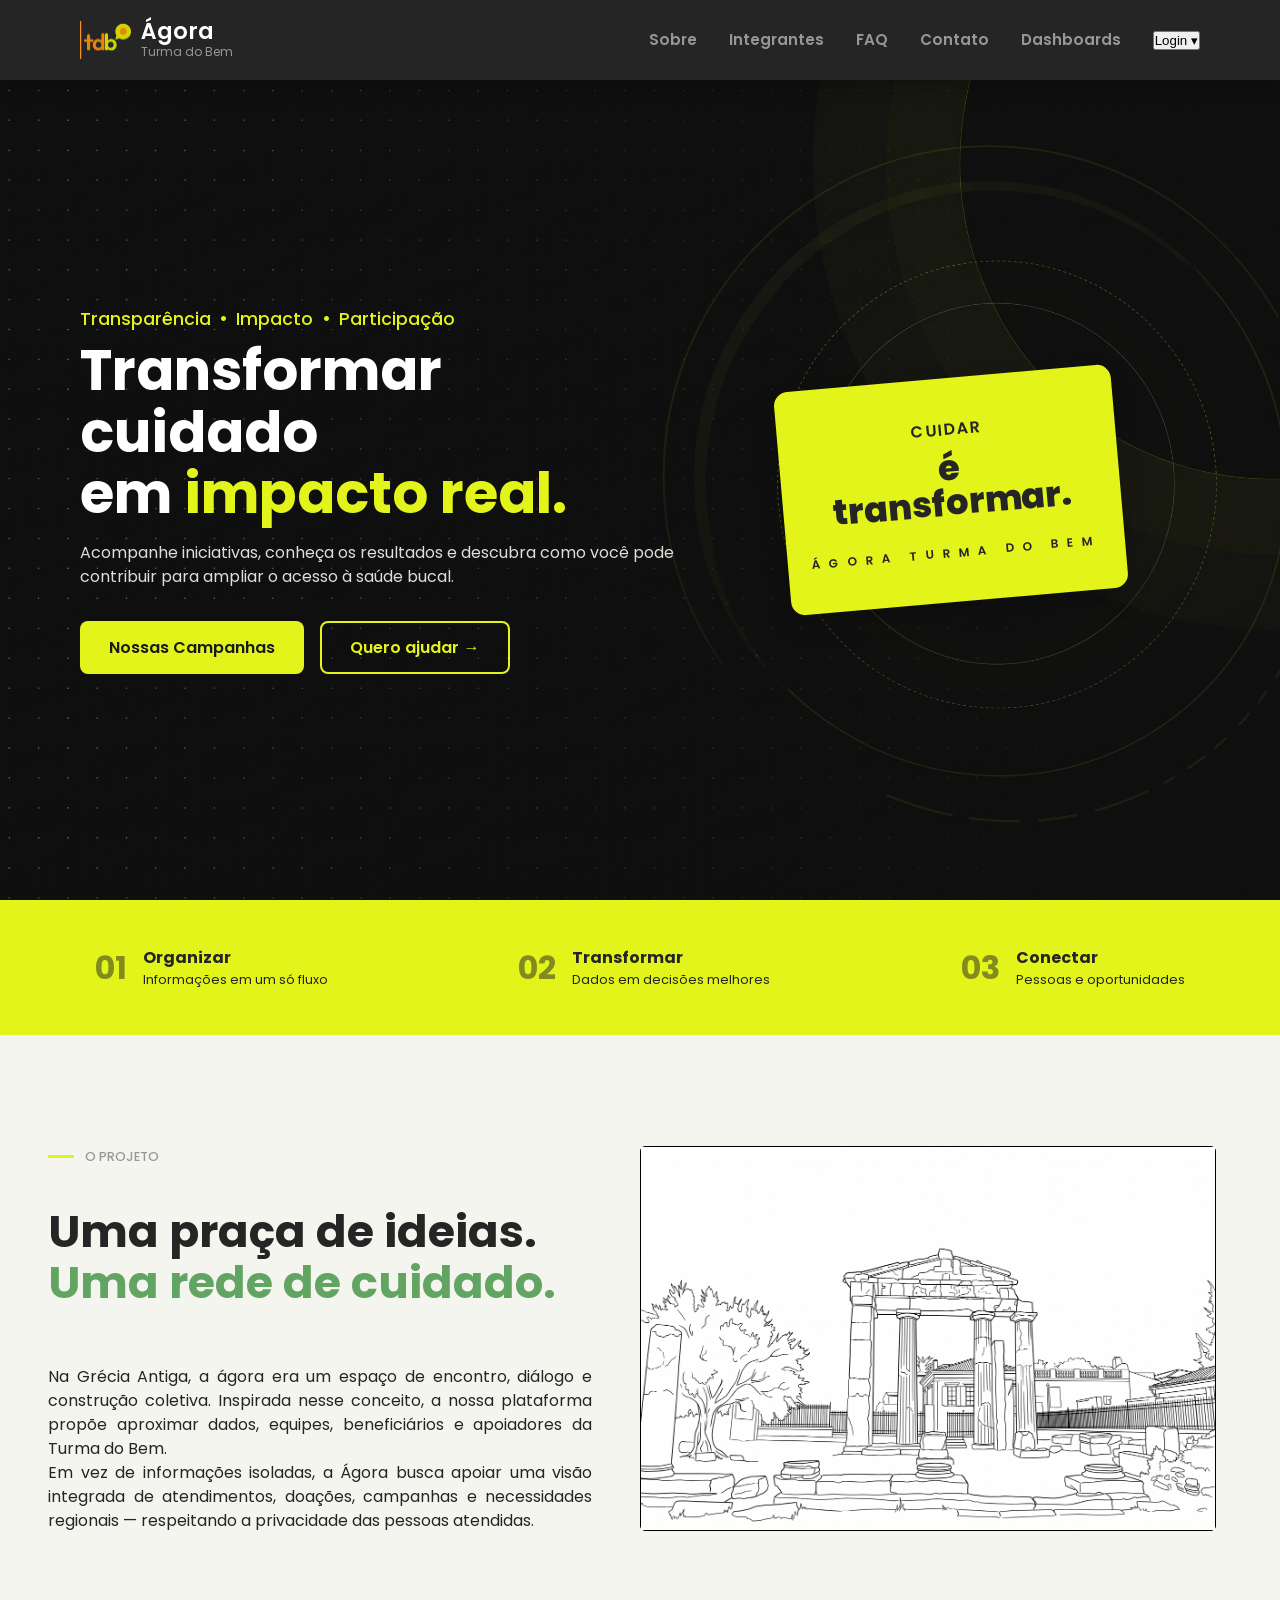
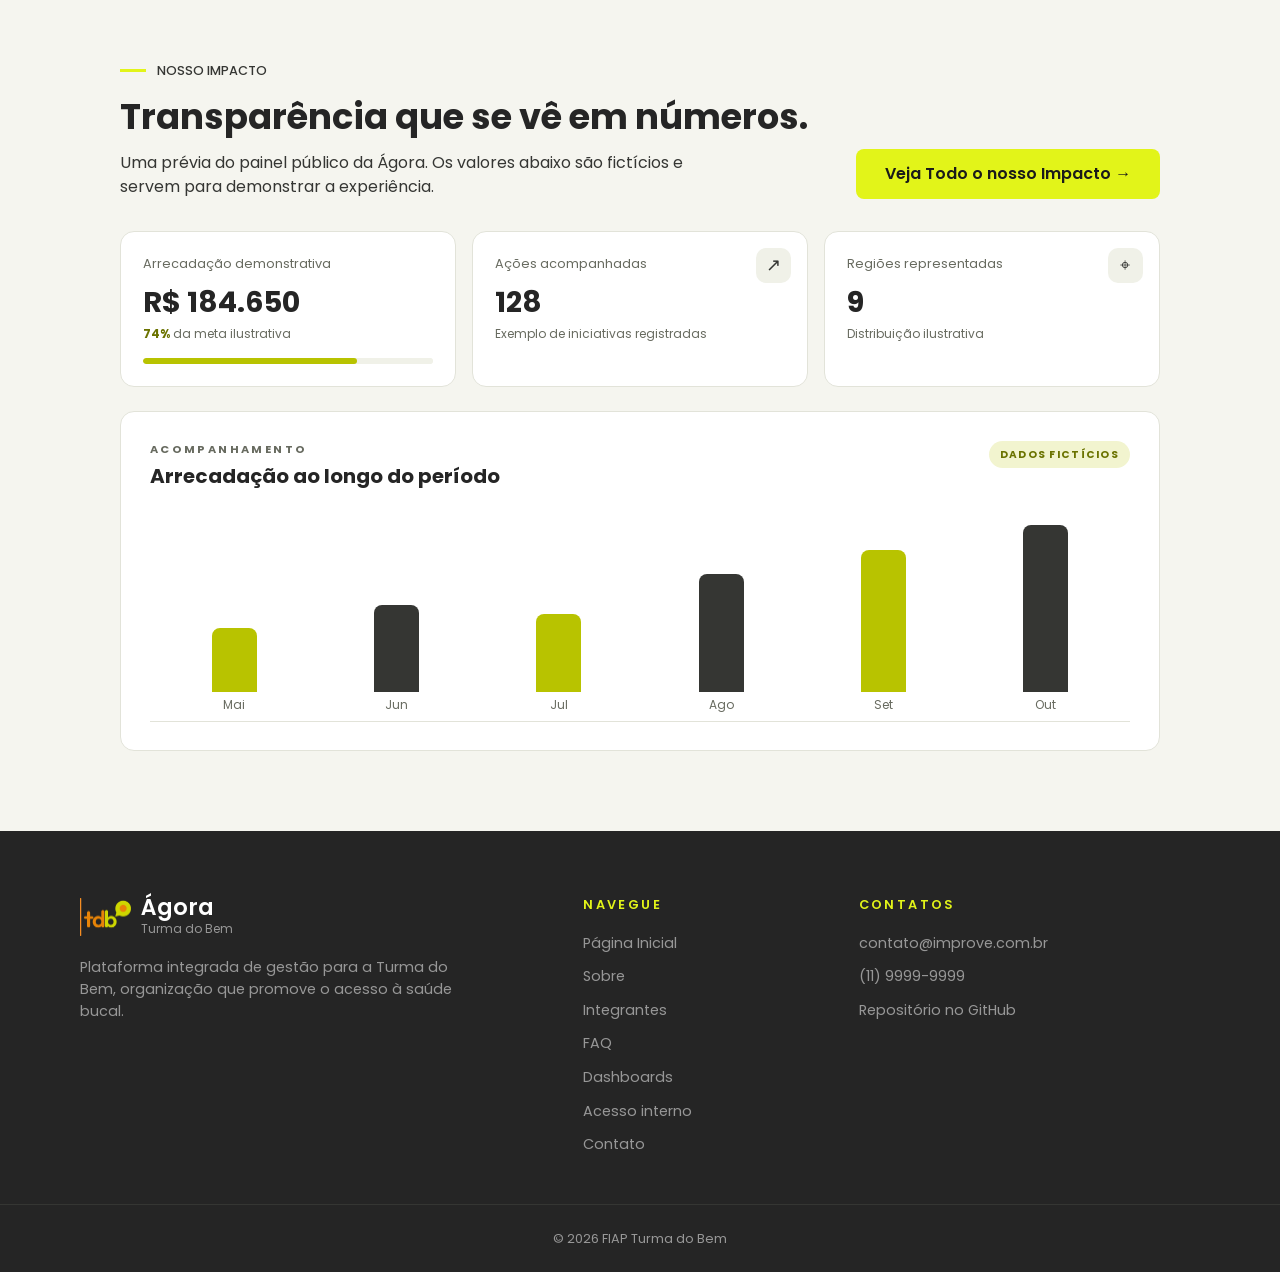
==== commit 31098e77: "Resolvendo conflitos de códigos e detalhando mais" ====
--- a/index.html
+++ b/index.html
@@ -29,8 +29,11 @@
                 <li><a href="pages/sobre.html">Sobre</a></li>
                 <li><a href="pages/integrantes.html">Integrantes</a></li>
                 <li><a href="pages/faq.html">FAQ</a></li>
+                <li><a href="pages/contato.html">Contato</a></li>
                 <li><a href="pages/dashboards.html">Dashboards</a></li>
-                <li><a href="pages/contato.html">Contato</a></li>
+
+                 <!-- Login Links -->
+
                 <li class="login-menu">
                     <button type="button" class="btn-login" id="botao-login" aria-haspopup="true" aria-expanded="false" aria-controls="menu-login">Login <span aria-hidden="true">&#9662;</span></button>
                     <ul class="login-opcoes" id="menu-login" hidden>
@@ -99,11 +102,9 @@
                 <p>Na Grécia Antiga, a ágora era um espaço de encontro, diálogo e construção coletiva. Inspirada nesse conceito, a nossa plataforma propõe aproximar dados, equipes, beneficiários e apoiadores da Turma do Bem. <br>
                 Em vez de informações isoladas, a Ágora busca apoiar uma visão integrada de atendimentos, doações, campanhas e necessidades regionais — respeitando a privacidade das pessoas atendidas.</p>
             </div>
-
-
-            <!-- Precisa definir o tamanho e inserir a imagem da praça! -->
+            
             <div class="imagem-praca">
-
+                <img src="images/PracaAgora.jpg" alt="Praça Ágora">
             </div>
 
         </section>
@@ -138,13 +139,13 @@
             </ul>
 
             <article class="painel">
-                <header class="painel-topo">
+                <div class="painel-topo">
                     <hgroup>
                         <p class="painel-rotulo">Acompanhamento</p>
                         <h2>Arrecadação ao longo do período</h2>
                     </hgroup>
                     <span class="tag-demo">DADOS FICTÍCIOS</span>
-                </header>
+                </div>
 
                 <figure class="grafico" role="img" aria-label="Gráfico ilustrativo de arrecadação mensal de maio a outubro, com tendência de crescimento.">
                     <ol class="grafico-barras">
--- a/css/style.css
+++ b/css/style.css
@@ -10,9 +10,6 @@
   --lime: #d5df00;
   --lime-dark: #b8c300;
   --font-main: 'Poppins', sans-serif;
-  --space-page: 5rem;
-  --radius: 12px;
-  --shadow: 0 10px 30px rgba(0, 0, 0, 0.15);
 }
 
 * {
@@ -33,8 +30,15 @@
   color: inherit;
 }
 
-ul {
+ul,
+ol {
   list-style: none;
+}
+
+
+img {
+  display: block;
+  max-width: 100%;
 }
 
 a:focus-visible,
@@ -85,12 +89,12 @@
 
 /* ===== TOPO DAS PÁGINAS INTERNAS ====== */
 
-.page-hero {
+.page-intro {
   background-color: var(--dark-color);
   padding: 5rem var(--space-page);
 }
 
-.page-hero .tagline {
+.page-intro .tagline {
   color: var(--secondary-color);
   font-size: 1.1rem;
   font-weight: 500;
@@ -98,14 +102,14 @@
   word-spacing: 0.2rem;
 }
 
-.page-hero h1 {
+.page-intro h1 {
   color: var(--primary-color);
   font-size: 3.5rem;
   line-height: 1.1;
   margin-bottom: 1rem;
 }
 
-.page-hero .page-descricao {
+.page-intro .page-descricao {
   color: var(--paper);
   opacity: 0.9;
   max-width: 600px;
--- a/css/index.css
+++ b/css/index.css
@@ -50,26 +50,6 @@
 .bnts {
     display: flex;
     gap: 1rem;
-}
-
-.btn {
-    display: inline-flex;
-    align-items: center;
-    justify-content: center;
-    padding: 0.8rem 1.8rem;
-    border-radius: 8px;
-    font-weight: 600;
-    font-size: 1rem;
-    transition: transform 0.2 ease, background-color 0.2 ease;
-}
-
-.btn:hover {
-    transform: translate(-2px);
-}
-
-.btn-primary {
-    background-color: var(--secondary-color);
-    color: var(--dark-color);
 }
 
 .btn-secondary {
@@ -149,12 +129,21 @@
 
 /* ===== EXPLICANDO ÁGORA ====== */
 
-.secao-praca {
-    text-align: center;
+.secao-praca{
+    display: flex;
+    align-items: center;
+}
+
+.imagem-praca{
+    width: 45vw;
+    margin-top: 5vh;
+    border-radius: 5px;
+    border: 1px, black, solid
+
 }
 
 .texto-praca{
-    width: 45vw;
+    width: 50vw;
     padding: 4rem 3rem;
 }
 
@@ -188,4 +177,152 @@
     margin-top: 3rem;
     text-align: justify;
     color: var(--ink);
-}+}
+
+/* ===== PRÉVIA DO DASHBOARD PÚBLICO ====== */
+
+.impacto-home {
+    max-width: 1200px;
+    margin: 0 auto;
+    padding: 4rem var(--space-page) 5rem;
+}
+
+.impacto-topo {
+    display: flex;
+    flex-wrap: wrap;
+    align-items: flex-end;
+    justify-content: space-between;
+    gap: 1.5rem;
+    margin-bottom: 2rem;
+}
+
+.impacto-topo h2 {
+    font-size: 2.2rem;
+    line-height: 1.2;
+    margin-bottom: 0.8rem;
+}
+
+.impacto-topo p {
+    max-width: 600px;
+    color: var(--ink-soft);
+}
+
+@media (max-width: 1000px) {
+    .inicio-index {
+        flex-direction: column;
+        justify-content: center;
+        gap: 3rem;
+        min-height: auto;
+        padding: 4rem var(--space-page);
+    }
+
+    .inicio-esquerda {
+        max-width: 100%;
+    }
+
+    .inicio-direita {
+        min-width: 260px;
+        margin: 1rem auto 0;
+    }
+
+    .secao-praca{
+        flex-direction: column;
+    }
+
+    .texto-praca {
+        width: 100%;
+        padding: 3rem var(--space-page);
+    }
+}
+
+@media (max-width: 768px) {
+    .inicio-index {
+        padding: 3rem var(--space-page);
+    }
+
+    .inicio-esquerda h1 {
+        font-size: 2.4rem;
+    }
+
+    .secao-objetivos {
+        height: auto;
+        flex-direction: column;
+        align-items: flex-start;
+        padding: 1rem var(--space-page);
+    }
+
+    .objetivo {
+        justify-content: flex-start;
+        padding: 0.8rem 0;
+    }
+
+    .texto-praca {
+        padding: 2rem var(--space-page);
+    }
+
+    .texto-praca h4 {
+        padding: 1.5rem 0;
+    }
+
+    .texto-praca h1 {
+        font-size: 2rem;
+        margin-top: 0;
+    }
+
+    .texto-praca p {
+        margin-top: 1.5rem;
+    }
+
+    .traco {
+        width: 2rem;
+        height: 3px;
+    }
+
+    .impacto-home {
+        padding: 3rem var(--space-page);
+    }
+}
+
+@media (max-width: 600px) {
+    .inicio-esquerda h1 {
+        font-size: 2rem;
+    }
+
+    .inicio-esquerda .tagline {
+        font-size: 0.95rem;
+    }
+
+    .bnts {
+        flex-direction: column;
+    }
+
+    .inicio-direita {
+        min-width: 0;
+        width: 80%;
+        padding: 2rem 1rem;
+    }
+
+    .inicio-direita .card-title {
+        font-size: 1.8rem;
+    }
+
+    .inicio-direita .card-footer {
+        letter-spacing: 0.3rem;
+    }
+
+    .texto-praca h1 {
+        font-size: 1.7rem;
+    }
+
+    .texto-praca p {
+        text-align: left;
+    }
+
+    .impacto-topo h2 {
+        font-size: 1.7rem;
+    }
+
+    .impacto-topo .btn {
+        width: 100%;
+    }
+}
--- a/css/dashboards.css
+++ b/css/dashboards.css
@@ -0,0 +1,755 @@
+/* ===== Estilos compartilhados: dashboards.html, painel-interno.html e prévia da home ====== */
+
+:root {
+    --dash-linha: #e2e3d9;
+    --dash-fundo-suave: #f0f1e8;
+    --dash-texto-suave: #686b60;
+    --dash-destaque: #6b7300;
+    --dash-laranja: #f68e23;
+}
+
+/* ===== TOPO DA PÁGINA (variação do page-hero) ====== */
+
+.dash-hero {
+    display: flex;
+    flex-wrap: wrap;
+    align-items: flex-end;
+    justify-content: space-between;
+    gap: 2rem;
+}
+
+.dash-selo {
+    display: inline-flex;
+    align-items: center;
+    gap: 0.6rem;
+    padding: 0.6rem 1.1rem;
+    border: 1px solid var(--ink-soft);
+    border-radius: 999px;
+    color: var(--paper);
+    font-size: 0.8rem;
+}
+
+.dash-selo::before {
+    content: "";
+    width: 0.5rem;
+    height: 0.5rem;
+    border-radius: 50%;
+    background-color: var(--secondary-color);
+}
+
+/* ===== LAYOUT ====== */
+
+.dash-main {
+    max-width: 1200px;
+    margin: 0 auto;
+    padding: 3rem var(--space-page) 5rem;
+}
+
+.dash-grid {
+    display: flex;
+    flex-wrap: wrap;
+    gap: 1.5rem;
+    margin-bottom: 1.5rem;
+}
+
+.painel {
+    flex: 1 1 300px;
+    min-width: 0;
+    padding: 1.8rem;
+    border: 1px solid var(--dash-linha);
+    border-radius: var(--radius);
+    background-color: var(--white);
+}
+
+.painel-largo {
+    flex: 3 1 380px;
+}
+
+.painel-topo {
+    display: flex;
+    align-items: flex-start;
+    justify-content: space-between;
+    gap: 1rem;
+}
+
+.painel-rotulo {
+    margin-bottom: 0.3rem;
+    color: var(--dash-texto-suave);
+    font-size: 0.7rem;
+    font-weight: 700;
+    letter-spacing: 0.15rem;
+    text-transform: uppercase;
+}
+
+.painel h2 {
+    font-size: 1.25rem;
+    line-height: 1.35;
+}
+
+.tag-demo {
+    flex-shrink: 0;
+    padding: 0.35rem 0.7rem;
+    border-radius: 999px;
+    background-color: #f2f4cf;
+    color: var(--dash-destaque);
+    font-size: 0.65rem;
+    font-weight: 700;
+    letter-spacing: 0.08rem;
+    white-space: nowrap;
+}
+
+.nota-painel {
+    margin-top: 1.2rem;
+    color: var(--dash-texto-suave);
+    font-size: 0.75rem;
+}
+
+/* ===== BARRA DE PROGRESSO (elemento <progress>) ====== */
+
+progress {
+    -webkit-appearance: none;
+    appearance: none;
+    display: block;
+    width: 100%;
+    height: 8px;
+    border: 0;
+    border-radius: 99px;
+    background-color: var(--dash-fundo-suave);
+    overflow: hidden;
+}
+
+progress::-webkit-progress-bar {
+    border-radius: 99px;
+    background-color: var(--dash-fundo-suave);
+}
+
+progress::-webkit-progress-value {
+    border-radius: 99px;
+    background-color: var(--cor, var(--lime-dark));
+}
+
+progress::-moz-progress-bar {
+    border-radius: 99px;
+    background-color: var(--cor, var(--lime-dark));
+}
+
+/* ===== INDICADORES ====== */
+
+.lista-indicadores {
+    display: flex;
+    flex-wrap: wrap;
+    gap: 1rem;
+    margin-bottom: 1.5rem;
+}
+
+.indicador {
+    position: relative;
+    flex: 1 1 220px;
+    min-height: 9.5rem;
+    padding: 1.4rem;
+    border: 1px solid var(--dash-linha);
+    border-radius: var(--radius);
+    background-color: var(--white);
+}
+
+.indicador[data-icone]::after {
+    content: attr(data-icone);
+    position: absolute;
+    top: 1rem;
+    right: 1rem;
+    display: flex;
+    align-items: center;
+    justify-content: center;
+    width: 2.2rem;
+    height: 2.2rem;
+    border-radius: 10px;
+    background-color: var(--dash-fundo-suave);
+    color: var(--ink-soft);
+    font-size: 1.1rem;
+}
+
+.indicador.destaque[data-icone]::after {
+    background-color: var(--secondary-color);
+    color: var(--dark-color);
+}
+
+.indicador-rotulo {
+    max-width: 75%;
+    color: var(--dash-texto-suave);
+    font-size: 0.8rem;
+}
+
+.indicador-valor {
+    display: block;
+    margin: 0.7rem 0 0.4rem;
+    font-size: 1.8rem;
+    font-weight: 700;
+    line-height: 1.2;
+}
+
+.indicador-rodape {
+    color: var(--dash-texto-suave);
+    font-size: 0.75rem;
+}
+
+.indicador-rodape b {
+    color: var(--dash-destaque);
+}
+
+.indicador progress {
+    height: 6px;
+    margin-top: 0.9rem;
+}
+
+/* ===== GRÁFICO DE BARRAS ====== */
+
+.grafico-total {
+    margin-top: 1.5rem;
+    font-size: 1.8rem;
+    font-weight: 700;
+}
+
+.grafico-total small {
+    margin-left: 0.5rem;
+    color: var(--dash-texto-suave);
+    font-size: 0.8rem;
+    font-weight: 400;
+}
+
+.grafico {
+    margin-top: 0.5rem;
+}
+
+.grafico-barras {
+    display: flex;
+    justify-content: space-around;
+    gap: 0.8rem;
+    height: 14rem;
+    padding: 0.8rem 0.6rem 0;
+    border-bottom: 1px solid var(--dash-linha);
+}
+
+.grafico-barras li {
+    position: relative;
+    flex: 1;
+    min-width: 0;
+    display: flex;
+    flex-direction: column;
+    align-items: center;
+    justify-content: flex-end;
+    padding-bottom: 1.8rem;
+}
+
+.barra {
+    display: block;
+    width: 100%;
+    max-width: 2.8rem;
+    min-height: 4px;
+    border-radius: 8px 8px 0 0;
+    background-color: var(--lime-dark);
+    transform-origin: bottom;
+}
+
+.grafico-barras li:nth-child(even) .barra {
+    background-color: var(--ink-soft);
+}
+
+.grafico-barras small {
+    position: absolute;
+    right: 0;
+    bottom: 0;
+    left: 0;
+    padding: 0.4rem 0;
+    color: var(--dash-texto-suave);
+    font-size: 0.75rem;
+    text-align: center;
+}
+
+.grafico-legenda {
+    display: flex;
+    justify-content: space-between;
+    gap: 1rem;
+    margin-top: 0.8rem;
+    color: var(--dash-texto-suave);
+    font-size: 0.7rem;
+}
+
+/* ===== DESTINAÇÃO ====== */
+
+.lista-destinacao {
+    display: flex;
+    flex-direction: column;
+    gap: 1.4rem;
+    margin-top: 1.6rem;
+}
+
+.lista-destinacao li {
+    display: flex;
+    align-items: center;
+    gap: 0.8rem;
+}
+
+.lista-destinacao li::before {
+    content: "";
+    flex-shrink: 0;
+    width: 0.7rem;
+    height: 0.7rem;
+    border-radius: 50%;
+    background-color: var(--cor);
+}
+
+.lista-destinacao li:nth-child(1) { --cor: var(--lime); }
+.lista-destinacao li:nth-child(2) { --cor: var(--dash-laranja); }
+.lista-destinacao li:nth-child(3) { --cor: #8c8e83; }
+
+.lista-destinacao p {
+    flex: 1;
+}
+
+.lista-destinacao strong,
+.lista-destinacao small {
+    display: block;
+}
+
+.lista-destinacao strong {
+    font-size: 0.85rem;
+}
+
+.lista-destinacao small {
+    color: var(--dash-texto-suave);
+    font-size: 0.75rem;
+}
+
+.lista-destinacao b {
+    font-size: 1.05rem;
+}
+
+.aviso-painel {
+    margin-top: 1.5rem;
+    padding: 0.9rem 1rem;
+    border-radius: 10px;
+    background-color: var(--paper);
+    color: var(--dash-texto-suave);
+    font-size: 0.75rem;
+}
+
+/* ===== REGIÕES ====== */
+
+.lista-regioes {
+    display: flex;
+    flex-direction: column;
+    gap: 1.1rem;
+    margin-top: 1.6rem;
+}
+
+.lista-regioes li {
+    display: flex;
+    align-items: center;
+    gap: 0.8rem;
+    font-size: 0.85rem;
+}
+
+.lista-regioes span {
+    flex: 0 0 6.5rem;
+    color: var(--dash-texto-suave);
+}
+
+.lista-regioes progress {
+    flex: 1;
+}
+
+.lista-regioes b {
+    flex: 0 0 1.8rem;
+    text-align: right;
+}
+
+.lista-regioes li:nth-child(3) { --cor: #858b27; }
+.lista-regioes li:nth-child(4) { --cor: #aaae84; }
+.lista-regioes li:nth-child(5) { --cor: #d0d2c2; }
+
+/* ===== PAINEL ESCURO (propósito) ====== */
+
+.painel-escuro {
+    border-color: var(--dark-color);
+    background-color: var(--dark-color);
+    color: var(--paper);
+}
+
+.painel-escuro::before {
+    content: "✳";
+    display: block;
+    margin-bottom: 1rem;
+    color: var(--secondary-color);
+    font-size: 1.8rem;
+    line-height: 1;
+}
+
+.painel-escuro .painel-rotulo {
+    color: var(--ink-light);
+}
+
+.painel-escuro h2 {
+    margin: 0.4rem 0 1rem;
+    color: var(--primary-color);
+    font-size: 1.6rem;
+}
+
+.painel-escuro p:not(.painel-rotulo) {
+    font-size: 0.9rem;
+    opacity: 0.85;
+}
+
+.link-seta {
+    display: inline-block;
+    margin-top: 1.2rem;
+    padding-bottom: 0.2rem;
+    border-bottom: 3px solid var(--secondary-color);
+    color: var(--primary-color);
+    font-size: 0.9rem;
+    font-weight: 600;
+}
+
+/* ===== FAIXA DE CONTATO ====== */
+
+.faixa-apoio {
+    display: flex;
+    flex-wrap: wrap;
+    align-items: center;
+    justify-content: space-between;
+    gap: 1.5rem;
+    margin-bottom: 1.5rem;
+    padding: 2rem 2.2rem;
+    border-radius: var(--radius);
+    background-color: var(--dark-color);
+    color: var(--paper);
+}
+
+.faixa-apoio .tagline {
+    color: var(--secondary-color);
+    font-weight: 500;
+}
+
+.faixa-apoio h2 {
+    margin-bottom: 0.4rem;
+    color: var(--primary-color);
+    font-size: 1.6rem;
+}
+
+.faixa-apoio p:not(.tagline) {
+    max-width: 600px;
+    font-size: 0.9rem;
+    opacity: 0.85;
+}
+
+.nota-privacidade {
+    color: var(--dash-texto-suave);
+    font-size: 0.75rem;
+}
+
+.nota-privacidade strong {
+    color: var(--ink-soft);
+}
+
+/* ===== PAINEL INTERNO: ALERTA E FILTRO ====== */
+
+.alerta-prototipo {
+    display: flex;
+    align-items: flex-start;
+    gap: 0.8rem;
+    margin-bottom: 2rem;
+    padding: 1rem 1.2rem;
+    border: 1px solid #f3d9ad;
+    border-radius: 12px;
+    background-color: #fff6e8;
+    color: #785d37;
+    font-size: 0.85rem;
+}
+
+.alerta-prototipo::before {
+    content: "!";
+    flex: 0 0 1.4rem;
+    display: flex;
+    align-items: center;
+    justify-content: center;
+    height: 1.4rem;
+    border-radius: 50%;
+    background-color: #f2b35d;
+    color: #302719;
+    font-size: 0.8rem;
+    font-weight: 700;
+}
+
+.alerta-prototipo strong {
+    color: #4f3a1d;
+}
+
+.barra-filtro {
+    display: flex;
+    flex-wrap: wrap;
+    align-items: center;
+    gap: 0.8rem 1rem;
+    margin-bottom: 1.2rem;
+}
+
+.barra-filtro label {
+    font-size: 0.85rem;
+    font-weight: 600;
+}
+
+.barra-filtro select,
+.busca input {
+    padding: 0.6rem 0.9rem;
+    border: 1px solid var(--dash-linha);
+    border-radius: 8px;
+    background-color: var(--white);
+    color: var(--ink);
+    font-family: var(--font-main);
+    font-size: 0.85rem;
+}
+
+.barra-filtro small {
+    color: var(--dash-texto-suave);
+    font-size: 0.75rem;
+}
+
+.barra-filtro a {
+    margin-left: auto;
+    border-bottom: 3px solid var(--secondary-color);
+    font-size: 0.85rem;
+    font-weight: 600;
+}
+
+/* ===== PAINEL INTERNO: STATUS ====== */
+
+.lista-status {
+    display: flex;
+    flex-direction: column;
+    gap: 1.4rem;
+    margin-top: 1.6rem;
+}
+
+.lista-status p {
+    display: flex;
+    align-items: center;
+    gap: 0.6rem;
+    margin-bottom: 0.5rem;
+    font-size: 0.85rem;
+    font-weight: 600;
+}
+
+.lista-status p::before {
+    content: "";
+    width: 0.6rem;
+    height: 0.6rem;
+    border-radius: 50%;
+    background-color: var(--cor);
+}
+
+.lista-status b {
+    margin-left: auto;
+}
+
+.lista-status li:nth-child(1) { --cor: var(--lime); }
+.lista-status li:nth-child(2) { --cor: #f0b35f; }
+.lista-status li:nth-child(3) { --cor: #8c9600; }
+.lista-status li:nth-child(4) { --cor: #999b91; }
+
+/* ===== PAINEL INTERNO: CAMPANHAS ====== */
+
+.lista-campanhas {
+    display: flex;
+    flex-direction: column;
+    gap: 1.5rem;
+    margin-top: 1.6rem;
+}
+
+.campanha {
+    display: flex;
+    align-items: center;
+    gap: 0.9rem;
+}
+
+.campanha::before {
+    content: attr(data-icone);
+    flex: 0 0 2.4rem;
+    display: flex;
+    align-items: center;
+    justify-content: center;
+    height: 2.4rem;
+    border-radius: 11px;
+    background-color: var(--lime);
+    font-size: 1.1rem;
+}
+
+.campanha:nth-child(2)::before {
+    background-color: #383a34;
+    color: var(--primary-color);
+}
+
+.campanha:nth-child(3)::before {
+    background-color: #ffead7;
+    color: #b8651d;
+}
+
+.campanha:nth-child(3) { --cor: var(--ink-soft); }
+
+.campanha article {
+    flex: 1;
+    min-width: 0;
+}
+
+.campanha h3 {
+    font-size: 0.85rem;
+}
+
+.campanha small {
+    display: block;
+    margin-bottom: 0.4rem;
+    color: var(--dash-texto-suave);
+    font-size: 0.75rem;
+}
+
+.campanha progress {
+    height: 6px;
+}
+
+.campanha b {
+    font-size: 0.85rem;
+}
+
+/* ===== PAINEL INTERNO: TABELA ====== */
+
+.painel-tabela {
+    flex: 1 1 100%;
+}
+
+.busca input {
+    width: 14rem;
+    max-width: 100%;
+}
+
+.tabela-wrap {
+    margin-top: 1.4rem;
+    overflow-x: auto;
+}
+
+.tabela-wrap table {
+    width: 100%;
+    min-width: 520px;
+    border-collapse: collapse;
+    text-align: left;
+}
+
+.tabela-wrap th {
+    padding: 0.8rem 0.9rem;
+    border-bottom: 1px solid var(--dash-linha);
+    color: var(--dash-texto-suave);
+    font-size: 0.7rem;
+    letter-spacing: 0.08rem;
+    text-transform: uppercase;
+}
+
+.tabela-wrap td {
+    padding: 0.9rem;
+    border-bottom: 1px solid #f0f1eb;
+    color: var(--ink-soft);
+    font-size: 0.85rem;
+}
+
+.tabela-wrap td:first-child {
+    font-weight: 700;
+}
+
+.tabela-wrap tbody tr:last-child td {
+    border-bottom: 0;
+}
+
+.etapa {
+    display: inline-block;
+    padding: 0.25rem 0.7rem;
+    border-radius: 99px;
+    font-size: 0.75rem;
+    white-space: nowrap;
+}
+
+.etapa-analise { background-color: #fff1dc; color: #7d5217; }
+.etapa-registrada { background-color: #eff3d0; color: #596000; }
+.etapa-andamento { background-color: #e9ece5; color: #444a3e; }
+.etapa-novo { background-color: #f5f0d5; color: #6b5f00; }
+
+/* ===== PAINEL INTERNO: PRINCÍPIOS ====== */
+
+.painel-principios {
+    background-color: #edeee5;
+}
+
+.painel-principios::before {
+    content: "⌘";
+    display: flex;
+    align-items: center;
+    justify-content: center;
+    width: 2.6rem;
+    height: 2.6rem;
+    margin-bottom: 1rem;
+    border-radius: 12px;
+    background-color: var(--lime);
+    font-size: 1.3rem;
+}
+
+.painel-principios ul {
+    margin-top: 1rem;
+    padding-left: 1.1rem;
+    color: var(--dash-texto-suave);
+    font-size: 0.85rem;
+    list-style: disc;
+}
+
+.painel-principios li {
+    padding: 0.25rem 0;
+}
+
+.sr-only {
+    position: absolute;
+    width: 1px;
+    height: 1px;
+    margin: -1px;
+    padding: 0;
+    overflow: hidden;
+    white-space: nowrap;
+    border: 0;
+}
+
+/* ===== ANIMAÇÃO DAS BARRAS (ativada por js/dashboards.js) ====== */
+
+.anima-pronto .barra {
+    transform: scaleY(0);
+}
+
+.anima-pronto .visivel .barra {
+    transform: none;
+    transition: transform 0.8s ease;
+}
+
+/* ===== RESPONSIVO ====== */
+
+@media (max-width: 768px) {
+    .dash-main {
+        padding: 2rem var(--space-page) 3rem;
+    }
+
+    .painel {
+        padding: 1.3rem;
+    }
+
+    .faixa-apoio {
+        padding: 1.5rem;
+    }
+
+    .barra-filtro a {
+        margin-left: 0;
+    }
+
+    .grafico-barras {
+        gap: 0.4rem;
+    }
+}
